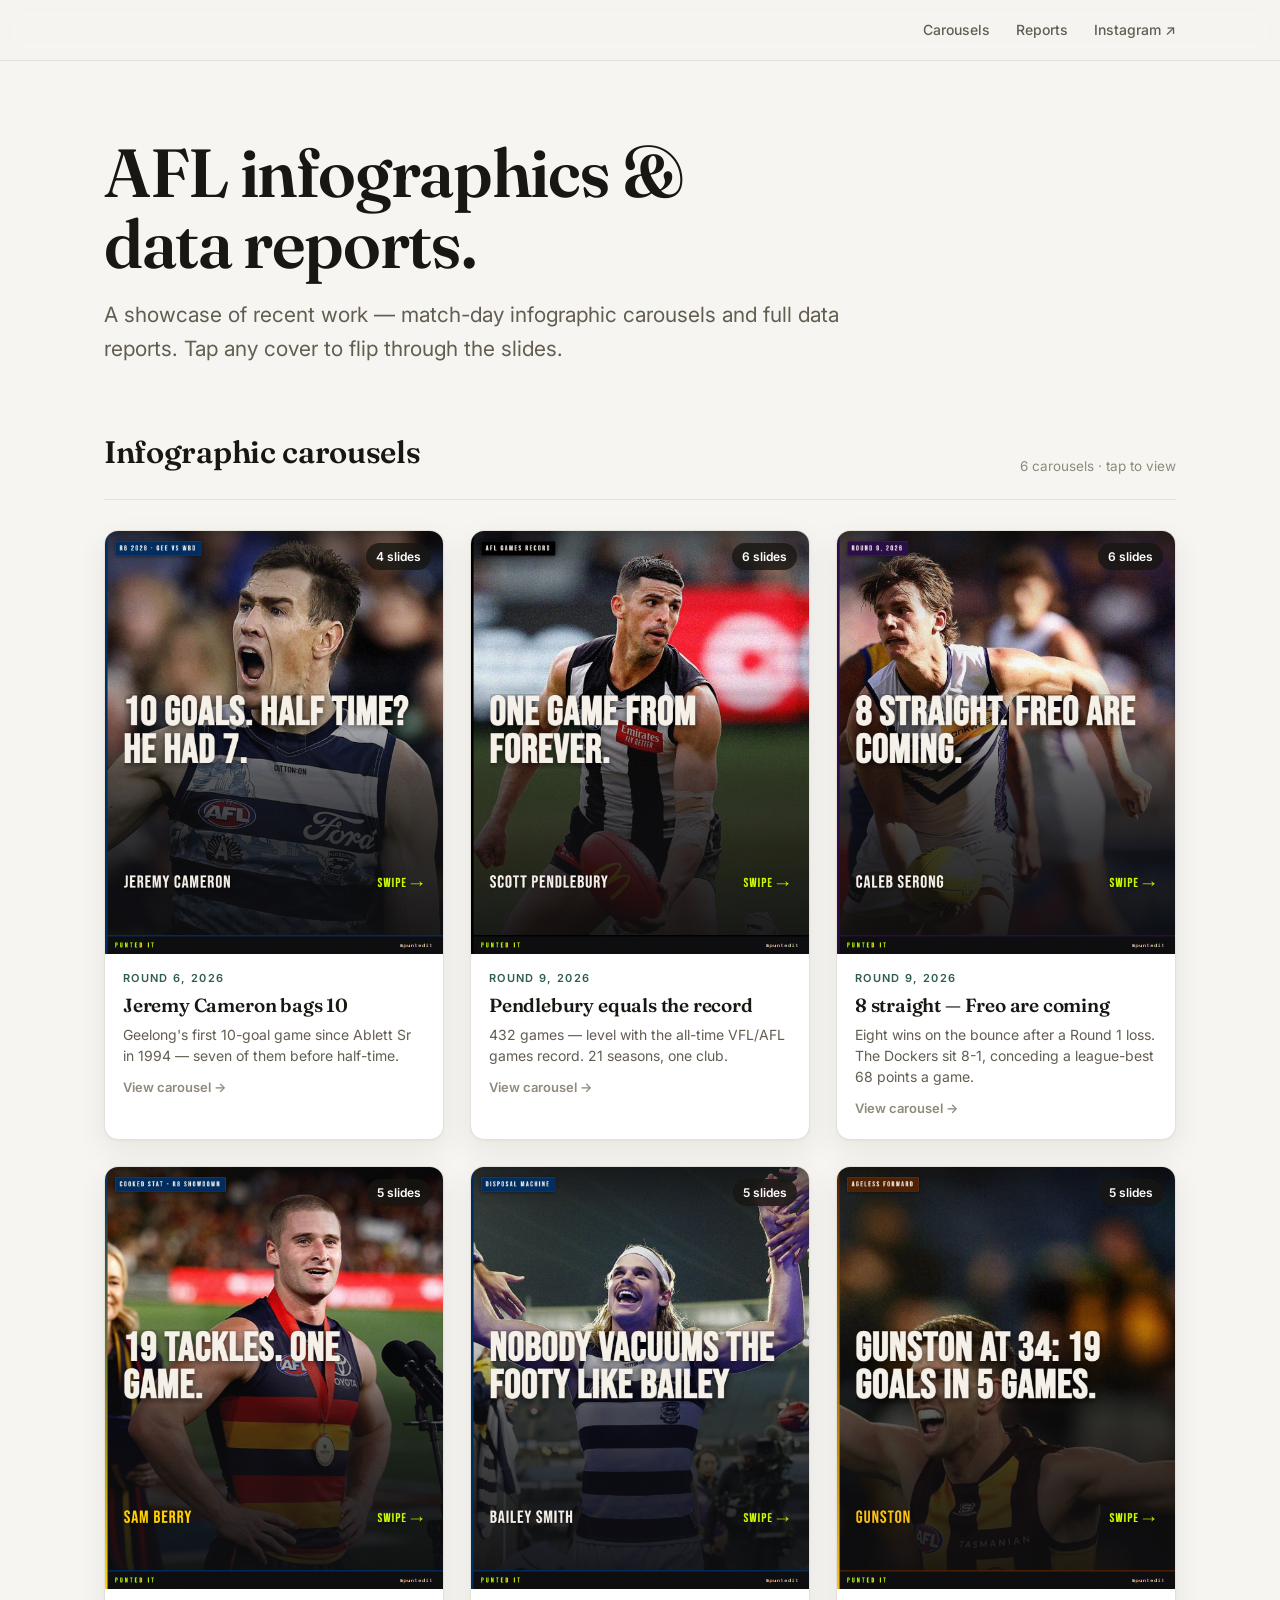
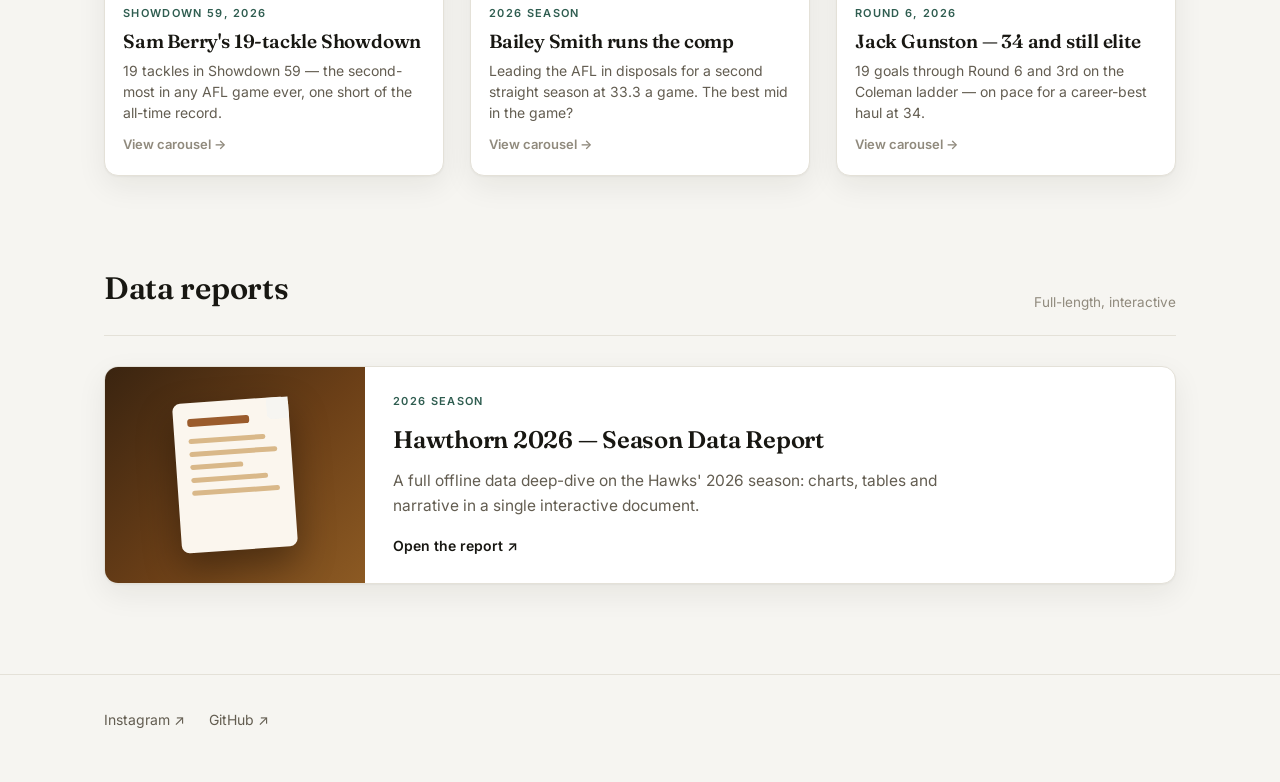
==== index.html @ fa4010ec "Simplify to an un-branded single-page showcase Drop the "Punted It" branding and the hub→gallery spl" ====
<!doctype html>
<html lang="en">
<head>
<meta charset="utf-8">
<meta name="viewport" content="width=device-width, initial-scale=1">
<title>AFL infographics &amp; data reports</title>
<meta name="description" content="A showcase of AFL infographic carousels and data reports.">
<link rel="preconnect" href="https://fonts.googleapis.com">
<link rel="preconnect" href="https://fonts.gstatic.com" crossorigin>
<link href="https://fonts.googleapis.com/css2?family=Fraunces:opsz,wght@9..144,500;9..144,600&family=Inter:wght@400;500;600&display=swap" rel="stylesheet">
<link rel="stylesheet" href="assets/css/site.css">
</head>
<body>

<header class="site-head">
  <div class="wrap">
    <nav class="nav-links">
      <a href="#carousels">Carousels</a>
      <a href="#reports">Reports</a>
      <a href="https://www.instagram.com/puntedit/" target="_blank" rel="noopener">Instagram ↗</a>
    </nav>
  </div>
</header>

<main>
  <section class="hero">
    <div class="wrap">
      <h1>AFL infographics &amp; data reports.</h1>
      <p class="lede">A showcase of recent work — match-day infographic carousels and full data reports. Tap any cover to flip through the slides.</p>
    </div>
  </section>

  <!-- Carousels -->
  <section class="block" id="carousels">
    <div class="wrap">
      <div class="section-head">
        <h2>Infographic carousels</h2>
        <span class="meta" id="count-head">Tap to view · arrow keys &amp; swipe</span>
      </div>
      <hr class="rule" style="margin-bottom:30px">
      <div class="card-grid" id="grid" aria-live="polite">
        <p id="loading" style="color:var(--ink-faint)">Loading…</p>
      </div>
    </div>
  </section>

  <!-- Reports -->
  <section class="block" id="reports">
    <div class="wrap">
      <div class="section-head">
        <h2>Data reports</h2>
        <span class="meta">Full-length, interactive</span>
      </div>
      <hr class="rule" style="margin-bottom:30px">
      <a class="report-card" href="Hawthorn_2026_Report.html" target="_blank" rel="noopener">
        <div class="report-visual"><div class="doc"><i class="t"></i><i class="s"></i><i></i><i class="s2"></i><i class="s"></i><i></i></div></div>
        <div class="report-body">
          <span class="tag">2026 season</span>
          <h3>Hawthorn 2026 — Season Data Report</h3>
          <p>A full offline data deep-dive on the Hawks' 2026 season: charts, tables and narrative in a single interactive document.</p>
          <span class="view">Open the report ↗</span>
        </div>
      </a>
    </div>
  </section>
</main>

<!-- Viewer overlay -->
<div class="viewer" id="viewer" role="dialog" aria-modal="true" aria-label="Carousel viewer">
  <div class="viewer-stage">
    <button class="v-close" id="vClose" aria-label="Close">✕</button>
    <button class="v-nav prev" id="vPrev" aria-label="Previous slide">‹</button>
    <img class="viewer-img" id="vImg" alt="">
    <button class="v-nav next" id="vNext" aria-label="Next slide">›</button>
    <div class="v-meta">
      <span class="v-title" id="vTitle"></span>
      <div class="v-dots" id="vDots"></div>
      <span class="v-counter" id="vCounter"></span>
    </div>
  </div>
</div>

<footer class="site-foot">
  <div class="wrap">
    <span class="foot-links">
      <a href="https://www.instagram.com/puntedit/" target="_blank" rel="noopener">Instagram ↗</a>
      <a href="https://github.com/dough1e/afl-data-report" target="_blank" rel="noopener">GitHub ↗</a>
    </span>
  </div>
</footer>

<script src="assets/js/viewer.js"></script>
</body>
</html>
---- assets/css/site.css ----
/* AFL infographics & data reports — clean, simple showcase. */

:root {
  --bg: #f6f5f1;
  --paper: #ffffff;
  --ink: #181712;
  --ink-soft: #635d51;
  --ink-faint: #908a7d;
  --line: #e4e1d8;
  --line-strong: #d3cfc3;
  --accent: #2f5d50;
  --shadow: 0 1px 2px rgba(24, 23, 18, .04), 0 10px 30px rgba(24, 23, 18, .07);
  --shadow-lift: 0 2px 6px rgba(24, 23, 18, .08), 0 22px 50px rgba(24, 23, 18, .14);
  --maxw: 1120px;
  --radius: 14px;
  --serif: 'Fraunces', Georgia, 'Times New Roman', serif;
  --sans: 'Inter', system-ui, -apple-system, 'Segoe UI', Roboto, sans-serif;
}

* { box-sizing: border-box; }
html { -webkit-text-size-adjust: 100%; scroll-behavior: smooth; }

body {
  margin: 0;
  background: var(--bg);
  color: var(--ink);
  font-family: var(--sans);
  font-size: 17px;
  line-height: 1.6;
  -webkit-font-smoothing: antialiased;
  text-rendering: optimizeLegibility;
}

a { color: inherit; text-decoration: none; }
.wrap { width: 100%; max-width: var(--maxw); margin: 0 auto; padding: 0 24px; }

/* ---------- Header (no branding — just links) ---------- */
.site-head {
  position: sticky; top: 0; z-index: 20;
  background: rgba(246, 245, 241, .82);
  backdrop-filter: saturate(140%) blur(10px);
  border-bottom: 1px solid var(--line);
}
.site-head .wrap { display: flex; align-items: center; justify-content: flex-end; height: 60px; }
.nav-links { display: flex; gap: 26px; font-size: 14px; font-weight: 500; color: var(--ink-soft); }
.nav-links a { position: relative; padding: 4px 0; transition: color .15s; }
.nav-links a:hover { color: var(--ink); }
.nav-links a::after {
  content: ""; position: absolute; left: 0; right: 0; bottom: -2px; height: 1.5px;
  background: var(--accent); transform: scaleX(0); transform-origin: left; transition: transform .2s ease;
}
.nav-links a:hover::after { transform: scaleX(1); }

/* ---------- Hero ---------- */
.hero { padding: 76px 0 18px; }
.hero h1 {
  font-family: var(--serif); font-weight: 600; letter-spacing: -.02em;
  font-size: clamp(38px, 6.4vw, 68px); line-height: 1.04; margin: 0 0 20px; max-width: 16ch;
}
.hero p.lede { font-size: clamp(17px, 2.2vw, 21px); color: var(--ink-soft); max-width: 58ch; margin: 0; }

/* ---------- Section ---------- */
.block { padding: 44px 0; }
.block:last-of-type { padding-bottom: 90px; }
.section-head { display: flex; align-items: end; justify-content: space-between; gap: 16px; margin: 0 0 22px; }
.section-head h2 { font-family: var(--serif); font-weight: 600; letter-spacing: -.01em; font-size: clamp(23px, 3.6vw, 31px); margin: 0; }
.section-head .meta { font-size: 13.5px; color: var(--ink-faint); white-space: nowrap; }
.rule { height: 1px; background: var(--line); border: 0; margin: 0; }

/* ---------- Carousel grid ---------- */
.card-grid { display: grid; gap: 26px; grid-template-columns: repeat(auto-fill, minmax(252px, 1fr)); }
.cc {
  display: flex; flex-direction: column; cursor: pointer; text-align: left;
  background: var(--paper); border: 1px solid var(--line); border-radius: var(--radius);
  overflow: hidden; box-shadow: var(--shadow); font: inherit; color: inherit; padding: 0;
  transition: transform .25s ease, box-shadow .25s ease, border-color .25s ease;
}
.cc:hover { transform: translateY(-5px); box-shadow: var(--shadow-lift); border-color: var(--line-strong); }
.cc:focus-visible { outline: 2.5px solid var(--accent); outline-offset: 3px; }
.cc .cover { position: relative; aspect-ratio: 4 / 5; overflow: hidden; background: #ece9e1; }
.cc .cover img { width: 100%; height: 100%; object-fit: cover; transition: transform .5s ease; }
.cc:hover .cover img { transform: scale(1.045); }
.cc .badge {
  position: absolute; top: 12px; right: 12px;
  background: rgba(24,23,18,.78); color: #fff; font-size: 12px; font-weight: 600;
  padding: 4px 10px; border-radius: 999px; backdrop-filter: blur(4px);
}
.cc .cc-body { padding: 16px 18px 20px; display: flex; flex-direction: column; gap: 7px; }
.tag { font-size: 11px; font-weight: 600; letter-spacing: .12em; text-transform: uppercase; color: var(--accent); }
.cc h3 { font-family: var(--serif); font-weight: 600; font-size: 19px; line-height: 1.2; letter-spacing: -.01em; margin: 0; }
.cc p { margin: 0; font-size: 14px; color: var(--ink-soft); line-height: 1.5; }
.cc .view { margin-top: 4px; font-size: 13px; font-weight: 600; color: var(--ink-faint); }

/* ---------- Report card (featured, wide) ---------- */
.report-card {
  display: grid; grid-template-columns: 260px 1fr; align-items: stretch;
  background: var(--paper); border: 1px solid var(--line); border-radius: var(--radius);
  overflow: hidden; box-shadow: var(--shadow);
  transition: transform .25s ease, box-shadow .25s ease, border-color .25s ease;
}
.report-card:hover { transform: translateY(-4px); box-shadow: var(--shadow-lift); border-color: var(--line-strong); }
.report-visual {
  display: flex; align-items: center; justify-content: center; min-height: 190px;
  background: linear-gradient(135deg, #3a2410, #6b3f17 55%, #8c5a23);
}
.report-visual .doc {
  width: 116px; height: 150px; border-radius: 8px; background: #fbf6ee;
  box-shadow: 0 16px 36px rgba(0,0,0,.35); position: relative; transform: rotate(-4deg); padding: 16px 14px;
}
.report-visual .doc::before {
  content: ""; position: absolute; top: 0; right: 0; border-width: 0 22px 22px 0;
  border-style: solid; border-color: #e7d9c4 #f6f5f1 #f6f5f1 #e7d9c4; border-radius: 0 0 0 6px;
}
.report-visual .doc i { display: block; height: 5px; border-radius: 3px; background: #d9b889; margin-bottom: 8px; }
.report-visual .doc i.t { width: 70%; background: #9a5b2c; height: 8px; margin-bottom: 12px; }
.report-visual .doc i.s { width: 88%; } .report-visual .doc i.s2 { width: 60%; }
.report-body { padding: 26px 28px; display: flex; flex-direction: column; gap: 8px; justify-content: center; }
.report-body h3 { font-family: var(--serif); font-weight: 600; font-size: 24px; letter-spacing: -.01em; margin: 2px 0 2px; }
.report-body p { margin: 0; color: var(--ink-soft); font-size: 15.5px; max-width: 56ch; }
.report-body .view { margin-top: 8px; font-size: 14px; font-weight: 600; color: var(--ink); }

/* ---------- Footer ---------- */
.site-foot { border-top: 1px solid var(--line); padding: 34px 0 50px; }
.foot-links { display: flex; gap: 24px; font-size: 14px; color: var(--ink-soft); }
.foot-links a { transition: color .15s; }
.foot-links a:hover { color: var(--accent); }

/* ---------- Viewer overlay ---------- */
.viewer {
  position: fixed; inset: 0; z-index: 100; display: none;
  background: rgba(20, 19, 15, .92); backdrop-filter: blur(6px);
  align-items: center; justify-content: center;
}
.viewer.open { display: flex; }
.viewer-stage { position: relative; width: 100%; height: 100%; display: flex; align-items: center; justify-content: center; padding: 24px; }
.viewer-img {
  max-height: 86vh; max-width: min(92vw, 520px); width: auto; height: auto;
  border-radius: 10px; box-shadow: 0 30px 80px rgba(0,0,0,.5); background: #000;
  user-select: none; -webkit-user-drag: none;
}
.v-close {
  position: absolute; top: 18px; right: 18px; z-index: 3;
  width: 44px; height: 44px; border-radius: 50%; border: 0; cursor: pointer;
  background: rgba(255,255,255,.12); color: #fff; font-size: 20px;
  display: flex; align-items: center; justify-content: center; transition: background .15s;
}
.v-close:hover { background: rgba(255,255,255,.24); }
.v-nav {
  position: absolute; top: 50%; transform: translateY(-50%); z-index: 3;
  width: 52px; height: 52px; border-radius: 50%; border: 0; cursor: pointer;
  background: rgba(255,255,255,.12); color: #fff; font-size: 22px;
  display: flex; align-items: center; justify-content: center; transition: background .15s, opacity .15s;
}
.v-nav:hover { background: rgba(255,255,255,.26); }
.v-nav.prev { left: max(18px, 4vw); } .v-nav.next { right: max(18px, 4vw); }
.v-nav[disabled] { opacity: .28; cursor: default; }
.v-meta {
  position: absolute; left: 0; right: 0; bottom: 22px; z-index: 3;
  display: flex; flex-direction: column; align-items: center; gap: 12px; color: #fff; pointer-events: none;
}
.v-title { font-family: var(--serif); font-size: 16px; font-weight: 600; opacity: .92; }
.v-dots { display: flex; gap: 8px; }
.v-dot { width: 8px; height: 8px; border-radius: 50%; background: rgba(255,255,255,.34); transition: background .15s, transform .15s; }
.v-dot.active { background: #fff; transform: scale(1.25); }
.v-counter { font-size: 13px; letter-spacing: .04em; color: rgba(255,255,255,.7); }

/* ---------- Responsive ---------- */
@media (max-width: 640px) {
  body { font-size: 16px; }
  .wrap { padding: 0 18px; }
  .hero { padding: 48px 0 14px; }
  .nav-links { gap: 18px; font-size: 13px; }
  .site-head .wrap { height: 56px; }
  .report-card { grid-template-columns: 1fr; }
  .report-visual { min-height: 150px; }
  .v-nav { width: 44px; height: 44px; font-size: 19px; }
  .v-nav.prev { left: 10px; } .v-nav.next { right: 10px; }
}

@media (prefers-reduced-motion: reduce) { html { scroll-behavior: auto; } * { transition: none !important; animation: none !important; } }
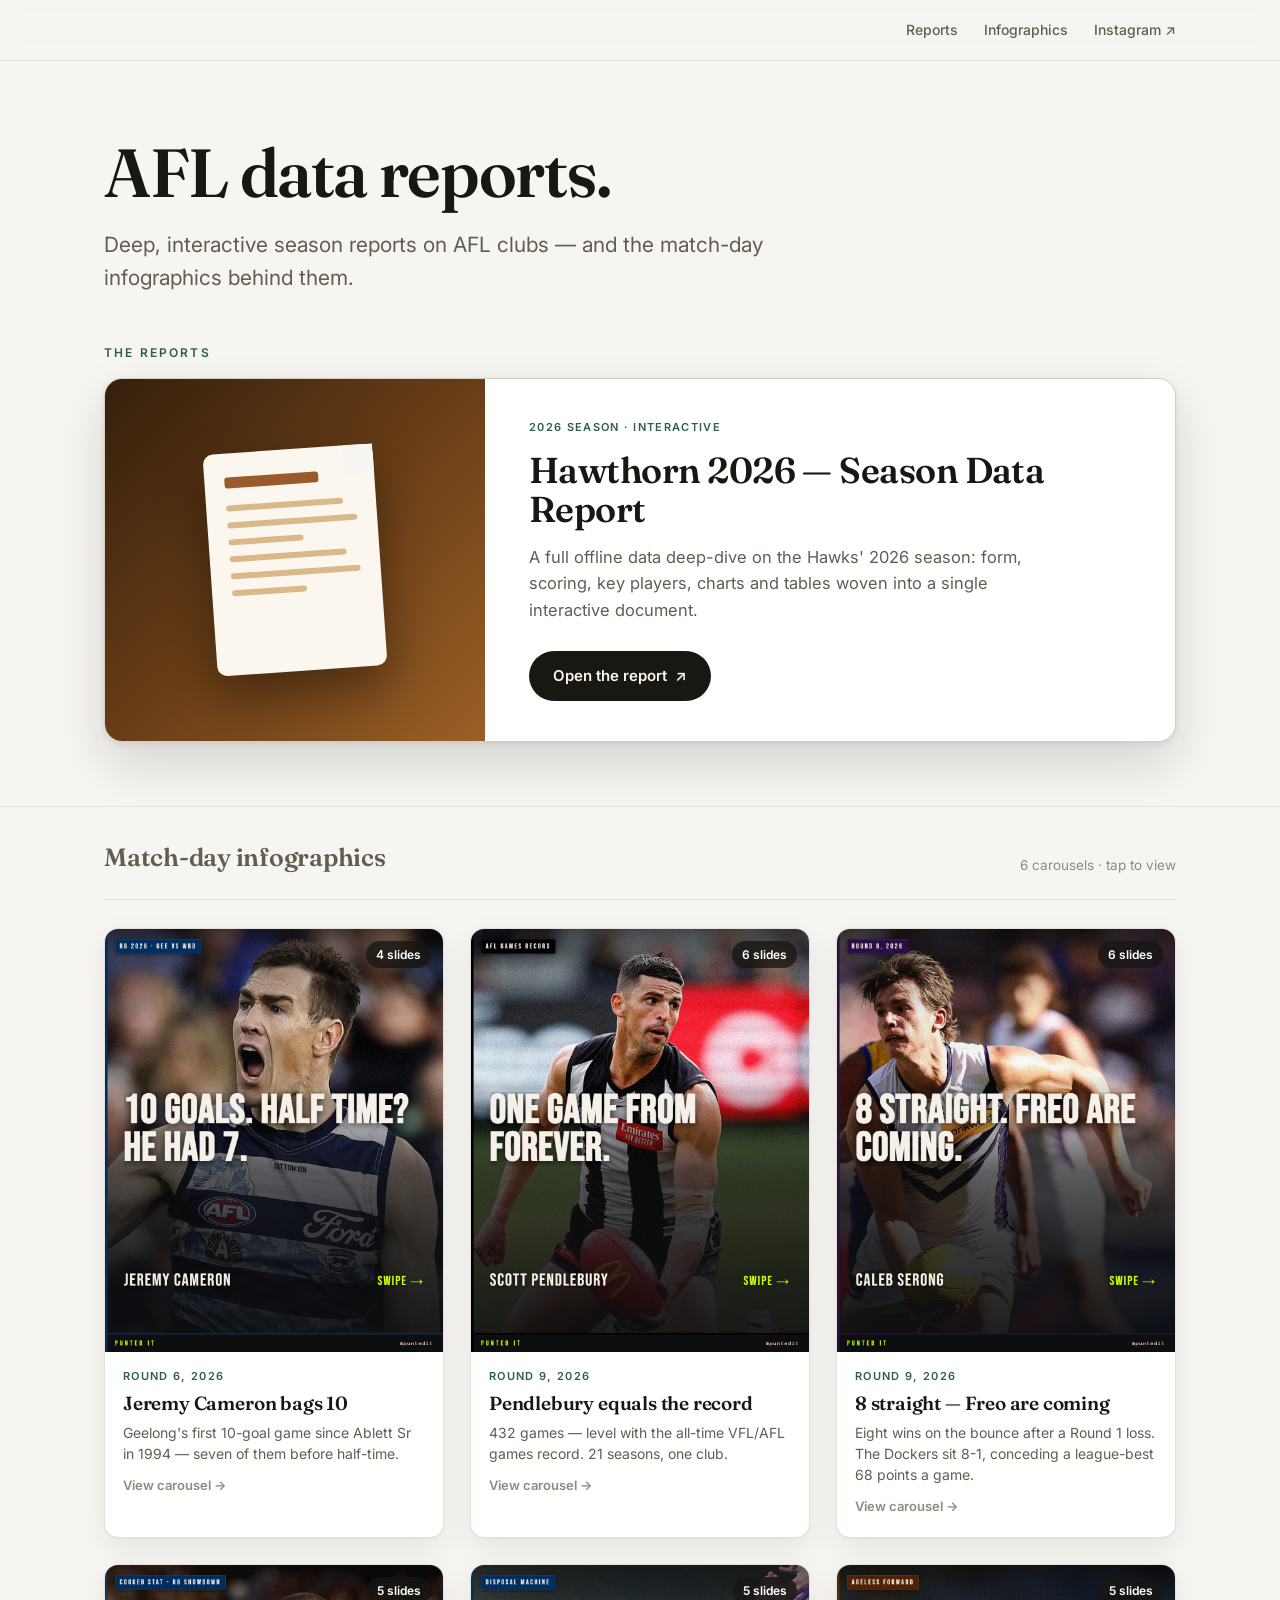
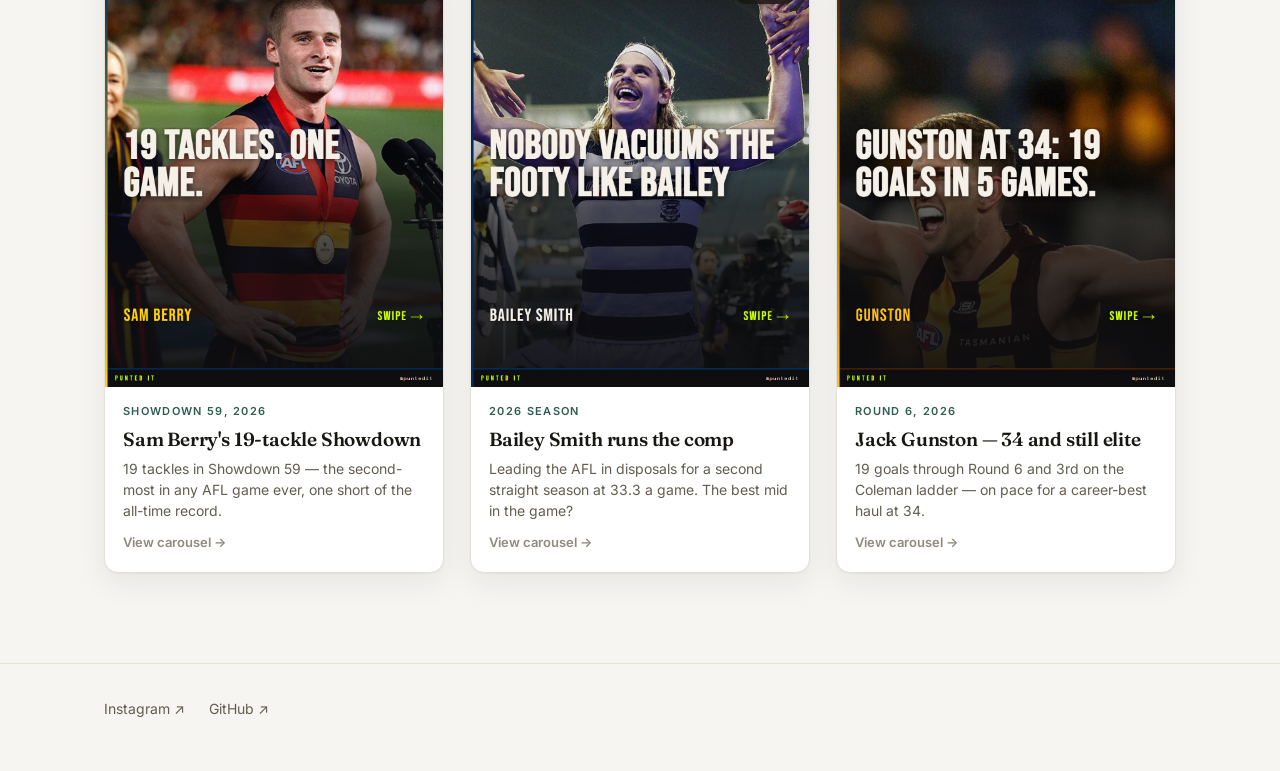
==== commit 199260e5: "Lead with the reports; make infographics secondary Push the data report to the top as the headline w" ====
--- a/index.html
+++ b/index.html
@@ -3,8 +3,8 @@
 <head>
 <meta charset="utf-8">
 <meta name="viewport" content="width=device-width, initial-scale=1">
-<title>AFL infographics &amp; data reports</title>
-<meta name="description" content="A showcase of AFL infographic carousels and data reports.">
+<title>AFL data reports &amp; infographics</title>
+<meta name="description" content="In-depth AFL club data reports, plus the match-day infographics behind them.">
 <link rel="preconnect" href="https://fonts.googleapis.com">
 <link rel="preconnect" href="https://fonts.gstatic.com" crossorigin>
 <link href="https://fonts.googleapis.com/css2?family=Fraunces:opsz,wght@9..144,500;9..144,600&family=Inter:wght@400;500;600&display=swap" rel="stylesheet">
@@ -15,8 +15,8 @@
 <header class="site-head">
   <div class="wrap">
     <nav class="nav-links">
-      <a href="#carousels">Carousels</a>
       <a href="#reports">Reports</a>
+      <a href="#infographics">Infographics</a>
       <a href="https://www.instagram.com/puntedit/" target="_blank" rel="noopener">Instagram ↗</a>
     </nav>
   </div>
@@ -25,42 +25,40 @@
 <main>
   <section class="hero">
     <div class="wrap">
-      <h1>AFL infographics &amp; data reports.</h1>
-      <p class="lede">A showcase of recent work — match-day infographic carousels and full data reports. Tap any cover to flip through the slides.</p>
+      <h1>AFL data reports.</h1>
+      <p class="lede">Deep, interactive season reports on AFL clubs — and the match-day infographics behind them.</p>
     </div>
   </section>
 
-  <!-- Carousels -->
-  <section class="block" id="carousels">
+  <!-- Reports — the headline work -->
+  <section class="block" id="reports">
+    <div class="wrap">
+      <p class="eyebrow">The reports</p>
+      <a class="report-feature" href="Hawthorn_2026_Report.html" target="_blank" rel="noopener">
+        <div class="report-feature-visual">
+          <div class="doc"><i class="t"></i><i class="s"></i><i></i><i class="s2"></i><i class="s"></i><i></i><i class="s2"></i></div>
+        </div>
+        <div class="report-feature-body">
+          <span class="tag">2026 season · interactive</span>
+          <h2>Hawthorn 2026 — Season Data Report</h2>
+          <p>A full offline data deep-dive on the Hawks' 2026 season: form, scoring, key players, charts and tables woven into a single interactive document.</p>
+          <span class="btn">Open the report&nbsp;&nbsp;↗</span>
+        </div>
+      </a>
+    </div>
+  </section>
+
+  <!-- Infographics — supporting work -->
+  <section class="block block-sub" id="infographics">
     <div class="wrap">
       <div class="section-head">
-        <h2>Infographic carousels</h2>
-        <span class="meta" id="count-head">Tap to view · arrow keys &amp; swipe</span>
+        <h2>Match-day infographics</h2>
+        <span class="meta" id="count-head">Instagram carousels · tap to view</span>
       </div>
-      <hr class="rule" style="margin-bottom:30px">
+      <hr class="rule" style="margin-bottom:28px">
       <div class="card-grid" id="grid" aria-live="polite">
         <p id="loading" style="color:var(--ink-faint)">Loading…</p>
       </div>
-    </div>
-  </section>
-
-  <!-- Reports -->
-  <section class="block" id="reports">
-    <div class="wrap">
-      <div class="section-head">
-        <h2>Data reports</h2>
-        <span class="meta">Full-length, interactive</span>
-      </div>
-      <hr class="rule" style="margin-bottom:30px">
-      <a class="report-card" href="Hawthorn_2026_Report.html" target="_blank" rel="noopener">
-        <div class="report-visual"><div class="doc"><i class="t"></i><i class="s"></i><i></i><i class="s2"></i><i class="s"></i><i></i></div></div>
-        <div class="report-body">
-          <span class="tag">2026 season</span>
-          <h3>Hawthorn 2026 — Season Data Report</h3>
-          <p>A full offline data deep-dive on the Hawks' 2026 season: charts, tables and narrative in a single interactive document.</p>
-          <span class="view">Open the report ↗</span>
-        </div>
-      </a>
     </div>
   </section>
 </main>
--- a/assets/css/site.css
+++ b/assets/css/site.css
@@ -60,12 +60,17 @@
 .hero p.lede { font-size: clamp(17px, 2.2vw, 21px); color: var(--ink-soft); max-width: 58ch; margin: 0; }
 
 /* ---------- Section ---------- */
-.block { padding: 44px 0; }
+.block { padding: 30px 0 44px; }
 .block:last-of-type { padding-bottom: 90px; }
+.eyebrow { font-size: 12px; font-weight: 600; letter-spacing: .18em; text-transform: uppercase; color: var(--accent); margin: 0 0 16px; }
 .section-head { display: flex; align-items: end; justify-content: space-between; gap: 16px; margin: 0 0 22px; }
 .section-head h2 { font-family: var(--serif); font-weight: 600; letter-spacing: -.01em; font-size: clamp(23px, 3.6vw, 31px); margin: 0; }
 .section-head .meta { font-size: 13.5px; color: var(--ink-faint); white-space: nowrap; }
 .rule { height: 1px; background: var(--line); border: 0; margin: 0; }
+
+/* Secondary section — visually quieter so reports lead */
+.block-sub { border-top: 1px solid var(--line); margin-top: 20px; }
+.block-sub .section-head h2 { font-size: clamp(20px, 3vw, 25px); color: var(--ink-soft); }
 
 /* ---------- Carousel grid ---------- */
 .card-grid { display: grid; gap: 26px; grid-template-columns: repeat(auto-fill, minmax(252px, 1fr)); }
@@ -91,33 +96,42 @@
 .cc p { margin: 0; font-size: 14px; color: var(--ink-soft); line-height: 1.5; }
 .cc .view { margin-top: 4px; font-size: 13px; font-weight: 600; color: var(--ink-faint); }
 
-/* ---------- Report card (featured, wide) ---------- */
-.report-card {
-  display: grid; grid-template-columns: 260px 1fr; align-items: stretch;
-  background: var(--paper); border: 1px solid var(--line); border-radius: var(--radius);
-  overflow: hidden; box-shadow: var(--shadow);
+/* ---------- Report feature (the headline block) ---------- */
+.report-feature {
+  display: grid; grid-template-columns: 380px 1fr; align-items: stretch;
+  background: var(--paper); border: 1px solid var(--line-strong); border-radius: 18px;
+  overflow: hidden; box-shadow: var(--shadow-lift);
   transition: transform .25s ease, box-shadow .25s ease, border-color .25s ease;
 }
-.report-card:hover { transform: translateY(-4px); box-shadow: var(--shadow-lift); border-color: var(--line-strong); }
-.report-visual {
-  display: flex; align-items: center; justify-content: center; min-height: 190px;
-  background: linear-gradient(135deg, #3a2410, #6b3f17 55%, #8c5a23);
+.report-feature:hover { transform: translateY(-5px); box-shadow: 0 4px 10px rgba(24,23,18,.1), 0 30px 70px rgba(24,23,18,.18); border-color: #c2bcab; }
+.report-feature-visual {
+  display: flex; align-items: center; justify-content: center; min-height: 300px;
+  background: linear-gradient(135deg, #341f0c, #6b3f17 52%, #9a5f26);
 }
-.report-visual .doc {
-  width: 116px; height: 150px; border-radius: 8px; background: #fbf6ee;
-  box-shadow: 0 16px 36px rgba(0,0,0,.35); position: relative; transform: rotate(-4deg); padding: 16px 14px;
+.report-feature-visual .doc {
+  width: 170px; height: 222px; border-radius: 10px; background: #fbf6ee;
+  box-shadow: 0 22px 50px rgba(0,0,0,.4); position: relative; transform: rotate(-4deg); padding: 24px 20px;
 }
-.report-visual .doc::before {
-  content: ""; position: absolute; top: 0; right: 0; border-width: 0 22px 22px 0;
-  border-style: solid; border-color: #e7d9c4 #f6f5f1 #f6f5f1 #e7d9c4; border-radius: 0 0 0 6px;
+.report-feature-visual .doc::before {
+  content: ""; position: absolute; top: 0; right: 0; border-width: 0 30px 30px 0;
+  border-style: solid; border-color: #e7d9c4 #f6f5f1 #f6f5f1 #e7d9c4; border-radius: 0 0 0 8px;
 }
-.report-visual .doc i { display: block; height: 5px; border-radius: 3px; background: #d9b889; margin-bottom: 8px; }
-.report-visual .doc i.t { width: 70%; background: #9a5b2c; height: 8px; margin-bottom: 12px; }
-.report-visual .doc i.s { width: 88%; } .report-visual .doc i.s2 { width: 60%; }
-.report-body { padding: 26px 28px; display: flex; flex-direction: column; gap: 8px; justify-content: center; }
-.report-body h3 { font-family: var(--serif); font-weight: 600; font-size: 24px; letter-spacing: -.01em; margin: 2px 0 2px; }
-.report-body p { margin: 0; color: var(--ink-soft); font-size: 15.5px; max-width: 56ch; }
-.report-body .view { margin-top: 8px; font-size: 14px; font-weight: 600; color: var(--ink); }
+.report-feature-visual .doc i { display: block; height: 6px; border-radius: 3px; background: #d9b889; margin-bottom: 11px; }
+.report-feature-visual .doc i.t { width: 72%; background: #9a5b2c; height: 11px; margin-bottom: 17px; }
+.report-feature-visual .doc i.s { width: 90%; } .report-feature-visual .doc i.s2 { width: 58%; }
+.report-feature-body { padding: 40px 44px; display: flex; flex-direction: column; gap: 10px; justify-content: center; }
+.report-feature-body h2 {
+  font-family: var(--serif); font-weight: 600; font-size: clamp(26px, 3.4vw, 36px);
+  line-height: 1.1; letter-spacing: -.015em; margin: 4px 0 4px;
+}
+.report-feature-body p { margin: 0; color: var(--ink-soft); font-size: 16.5px; max-width: 54ch; }
+.btn {
+  margin-top: 18px; align-self: flex-start;
+  background: var(--ink); color: #fbf6ee; font-size: 15px; font-weight: 600;
+  padding: 13px 24px; border-radius: 999px; transition: background .18s, transform .18s;
+}
+.report-feature:hover .btn { background: var(--accent); }
+.btn:hover { transform: translateY(-1px); }
 
 /* ---------- Footer ---------- */
 .site-foot { border-top: 1px solid var(--line); padding: 34px 0 50px; }
@@ -171,8 +185,10 @@
   .hero { padding: 48px 0 14px; }
   .nav-links { gap: 18px; font-size: 13px; }
   .site-head .wrap { height: 56px; }
-  .report-card { grid-template-columns: 1fr; }
-  .report-visual { min-height: 150px; }
+  .report-feature { grid-template-columns: 1fr; }
+  .report-feature-visual { min-height: 200px; }
+  .report-feature-visual .doc { width: 130px; height: 168px; }
+  .report-feature-body { padding: 28px 24px; }
   .v-nav { width: 44px; height: 44px; font-size: 19px; }
   .v-nav.prev { left: 10px; } .v-nav.next { right: 10px; }
 }
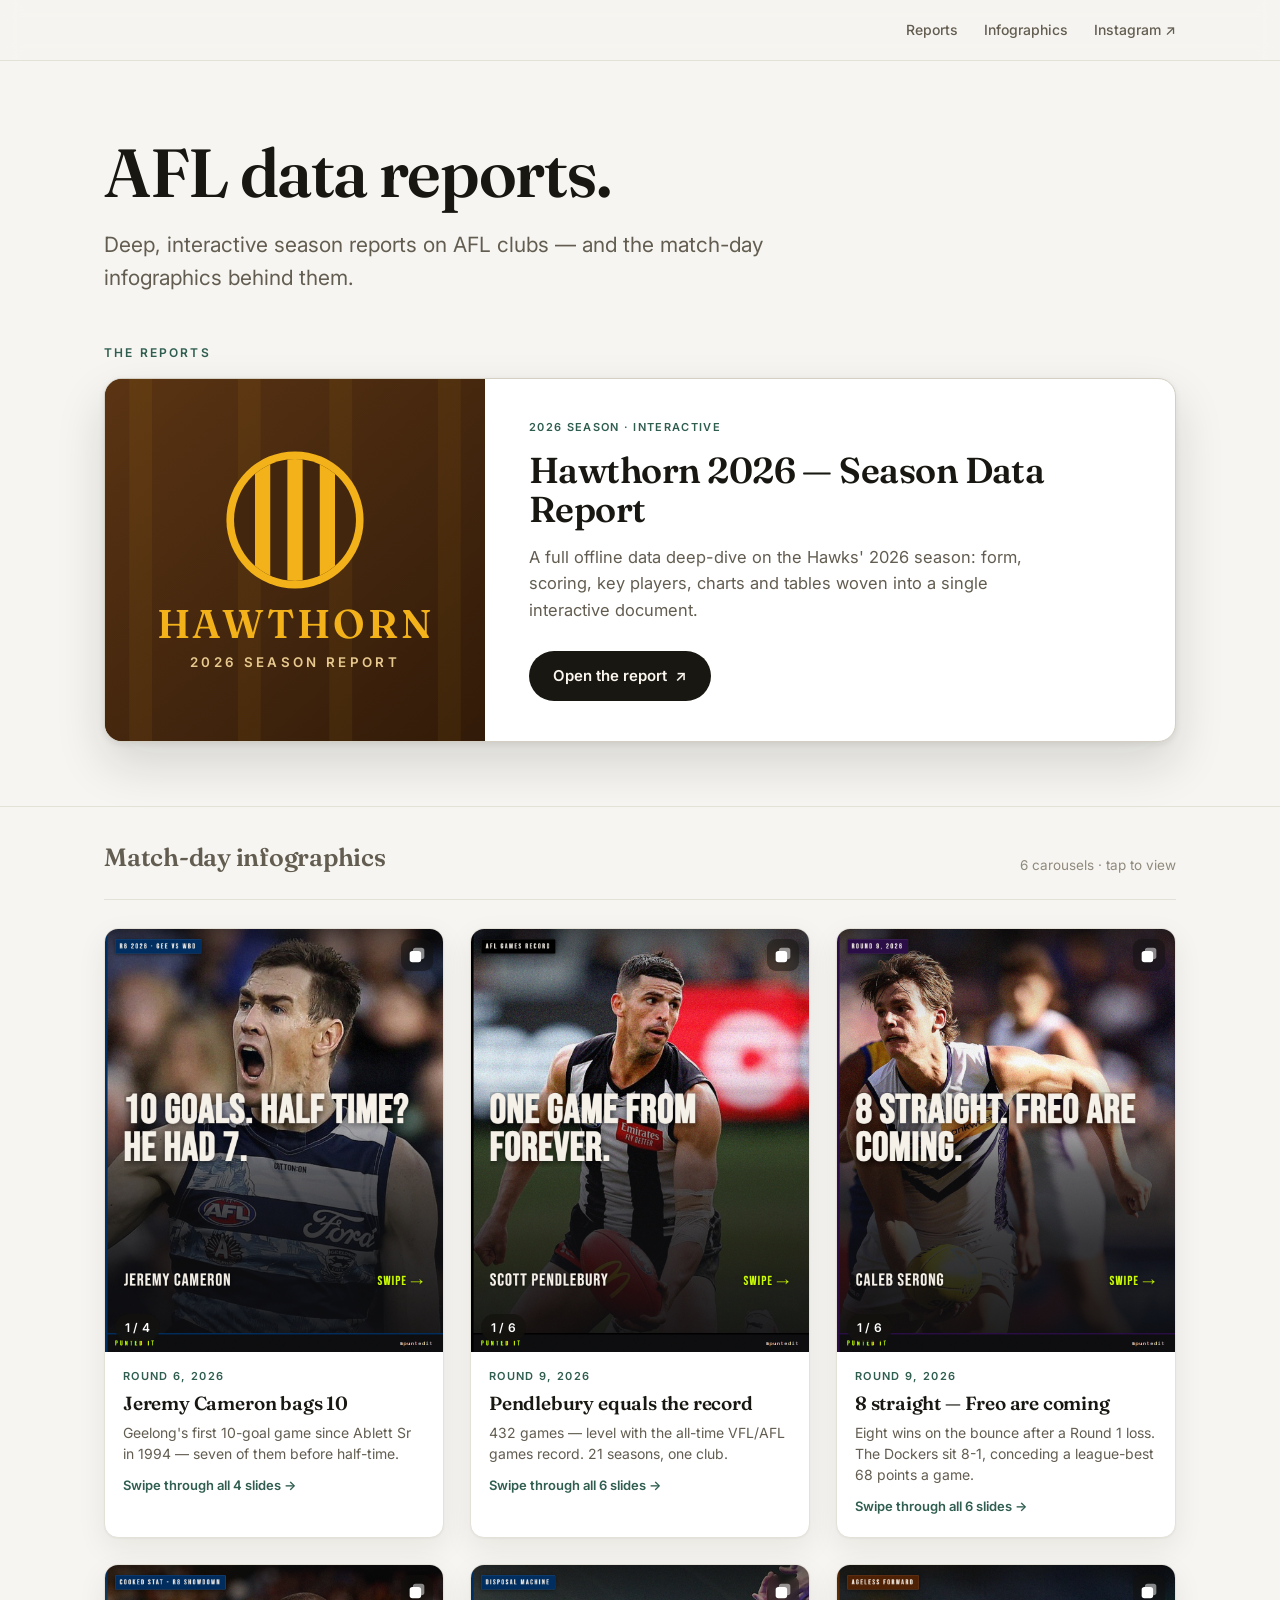
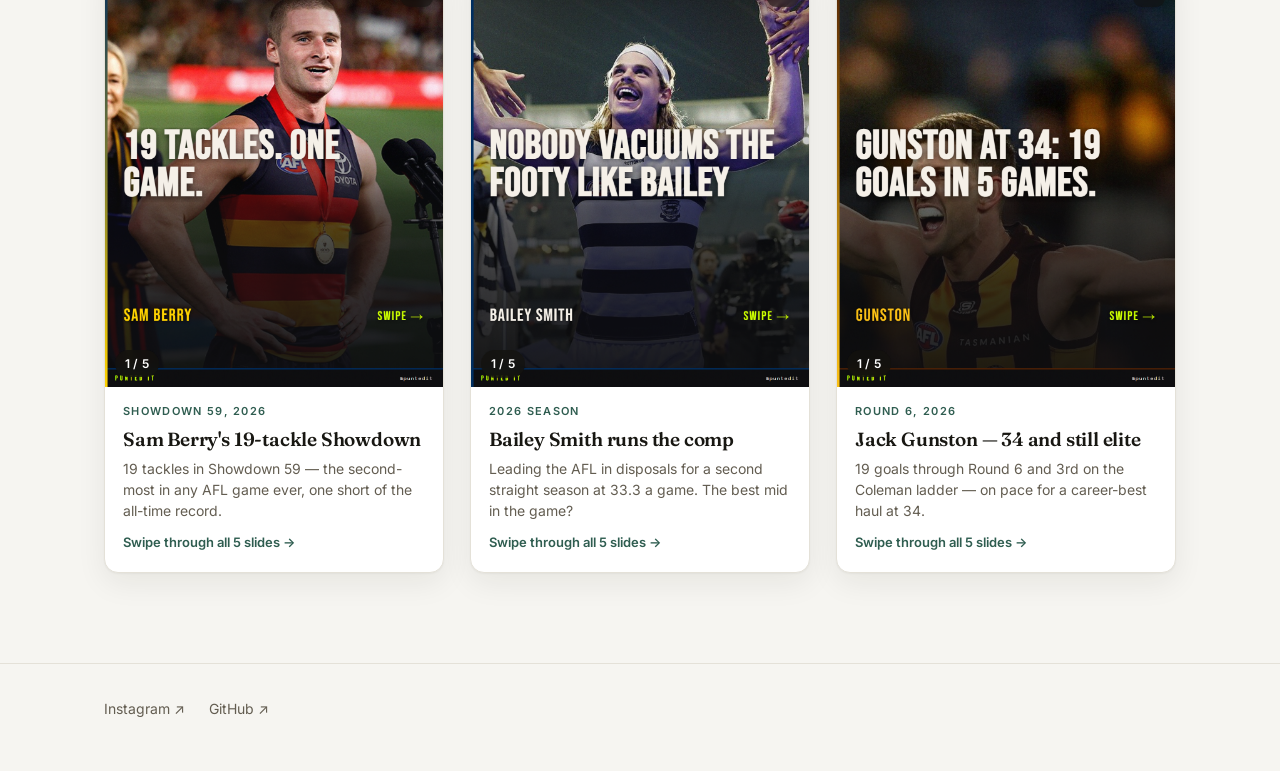
==== commit 87f656c6: "Add Hawthorn crest to report card; make carousels clearly multi-image Report feature now shows a Haw" ====
--- a/index.html
+++ b/index.html
@@ -36,7 +36,30 @@
       <p class="eyebrow">The reports</p>
       <a class="report-feature" href="Hawthorn_2026_Report.html" target="_blank" rel="noopener">
         <div class="report-feature-visual">
-          <div class="doc"><i class="t"></i><i class="s"></i><i></i><i class="s2"></i><i class="s"></i><i></i><i class="s2"></i></div>
+          <svg class="haw-crest" viewBox="0 0 420 380" preserveAspectRatio="xMidYMid slice" xmlns="http://www.w3.org/2000/svg" role="img" aria-label="Hawthorn Football Club">
+            <defs>
+              <linearGradient id="hawbg" x1="0" y1="0" x2="1" y2="1">
+                <stop offset="0" stop-color="#5b3413"/>
+                <stop offset="0.55" stop-color="#43260e"/>
+                <stop offset="1" stop-color="#311a08"/>
+              </linearGradient>
+              <clipPath id="hawround"><circle cx="210" cy="148" r="64"/></clipPath>
+            </defs>
+            <rect width="420" height="380" fill="url(#hawbg)"/>
+            <g fill="#f3b21a" opacity="0.06">
+              <rect x="36" width="24" height="380"/><rect x="150" width="24" height="380"/>
+              <rect x="246" width="24" height="380"/><rect x="360" width="24" height="380"/>
+            </g>
+            <circle cx="210" cy="148" r="72" fill="#f3b21a"/>
+            <circle cx="210" cy="148" r="64" fill="#43260e"/>
+            <g clip-path="url(#hawround)">
+              <rect x="168" y="84" width="16" height="128" fill="#f3b21a"/>
+              <rect x="202" y="84" width="16" height="128" fill="#f3b21a"/>
+              <rect x="236" y="84" width="16" height="128" fill="#f3b21a"/>
+            </g>
+            <text x="210" y="272" text-anchor="middle" font-family="Fraunces, Georgia, serif" font-weight="600" font-size="42" letter-spacing="3" fill="#f3b21a">HAWTHORN</text>
+            <text x="210" y="302" text-anchor="middle" font-family="Inter, system-ui, sans-serif" font-weight="600" font-size="14" letter-spacing="3.5" fill="#e7c98f">2026 SEASON REPORT</text>
+          </svg>
         </div>
         <div class="report-feature-body">
           <span class="tag">2026 season · interactive</span>
--- a/assets/css/site.css
+++ b/assets/css/site.css
@@ -85,16 +85,33 @@
 .cc .cover { position: relative; aspect-ratio: 4 / 5; overflow: hidden; background: #ece9e1; }
 .cc .cover img { width: 100%; height: 100%; object-fit: cover; transition: transform .5s ease; }
 .cc:hover .cover img { transform: scale(1.045); }
-.cc .badge {
-  position: absolute; top: 12px; right: 12px;
-  background: rgba(24,23,18,.78); color: #fff; font-size: 12px; font-weight: 600;
-  padding: 4px 10px; border-radius: 999px; backdrop-filter: blur(4px);
-}
+/* multi-image signals */
+.cc .ig-ic {
+  position: absolute; top: 10px; right: 10px; z-index: 2; display: flex;
+  padding: 5px; border-radius: 9px; background: rgba(20,19,15,.42); backdrop-filter: blur(3px);
+  filter: drop-shadow(0 1px 2px rgba(0,0,0,.3));
+}
+.cc .count-pill {
+  position: absolute; left: 10px; bottom: 10px; z-index: 2;
+  background: rgba(20,19,15,.72); color: #fff; font-size: 12px; font-weight: 600;
+  padding: 4px 10px; border-radius: 999px; backdrop-filter: blur(4px); letter-spacing: .02em;
+}
+.cc .cover-hint {
+  position: absolute; inset: 0; z-index: 2; display: flex; align-items: center; justify-content: center;
+  background: rgba(20,19,15,0); opacity: 0; transition: opacity .2s ease, background .2s ease;
+}
+.cc:hover .cover-hint, .cc:focus-visible .cover-hint { opacity: 1; background: rgba(20,19,15,.28); }
+.cc .cover-hint .hint-pill {
+  background: #fff; color: var(--ink); font-size: 13.5px; font-weight: 600;
+  padding: 9px 17px; border-radius: 999px; transform: translateY(5px); transition: transform .2s ease;
+  box-shadow: 0 6px 18px rgba(0,0,0,.25);
+}
+.cc:hover .cover-hint .hint-pill, .cc:focus-visible .cover-hint .hint-pill { transform: none; }
 .cc .cc-body { padding: 16px 18px 20px; display: flex; flex-direction: column; gap: 7px; }
 .tag { font-size: 11px; font-weight: 600; letter-spacing: .12em; text-transform: uppercase; color: var(--accent); }
 .cc h3 { font-family: var(--serif); font-weight: 600; font-size: 19px; line-height: 1.2; letter-spacing: -.01em; margin: 0; }
 .cc p { margin: 0; font-size: 14px; color: var(--ink-soft); line-height: 1.5; }
-.cc .view { margin-top: 4px; font-size: 13px; font-weight: 600; color: var(--ink-faint); }
+.cc .view { margin-top: 4px; font-size: 13px; font-weight: 600; color: var(--accent); }
 
 /* ---------- Report feature (the headline block) ---------- */
 .report-feature {
@@ -104,21 +121,8 @@
   transition: transform .25s ease, box-shadow .25s ease, border-color .25s ease;
 }
 .report-feature:hover { transform: translateY(-5px); box-shadow: 0 4px 10px rgba(24,23,18,.1), 0 30px 70px rgba(24,23,18,.18); border-color: #c2bcab; }
-.report-feature-visual {
-  display: flex; align-items: center; justify-content: center; min-height: 300px;
-  background: linear-gradient(135deg, #341f0c, #6b3f17 52%, #9a5f26);
-}
-.report-feature-visual .doc {
-  width: 170px; height: 222px; border-radius: 10px; background: #fbf6ee;
-  box-shadow: 0 22px 50px rgba(0,0,0,.4); position: relative; transform: rotate(-4deg); padding: 24px 20px;
-}
-.report-feature-visual .doc::before {
-  content: ""; position: absolute; top: 0; right: 0; border-width: 0 30px 30px 0;
-  border-style: solid; border-color: #e7d9c4 #f6f5f1 #f6f5f1 #e7d9c4; border-radius: 0 0 0 8px;
-}
-.report-feature-visual .doc i { display: block; height: 6px; border-radius: 3px; background: #d9b889; margin-bottom: 11px; }
-.report-feature-visual .doc i.t { width: 72%; background: #9a5b2c; height: 11px; margin-bottom: 17px; }
-.report-feature-visual .doc i.s { width: 90%; } .report-feature-visual .doc i.s2 { width: 58%; }
+.report-feature-visual { min-height: 300px; background: #43260e; overflow: hidden; }
+.haw-crest { display: block; width: 100%; height: 100%; min-height: 300px; object-fit: cover; }
 .report-feature-body { padding: 40px 44px; display: flex; flex-direction: column; gap: 10px; justify-content: center; }
 .report-feature-body h2 {
   font-family: var(--serif); font-weight: 600; font-size: clamp(26px, 3.4vw, 36px);
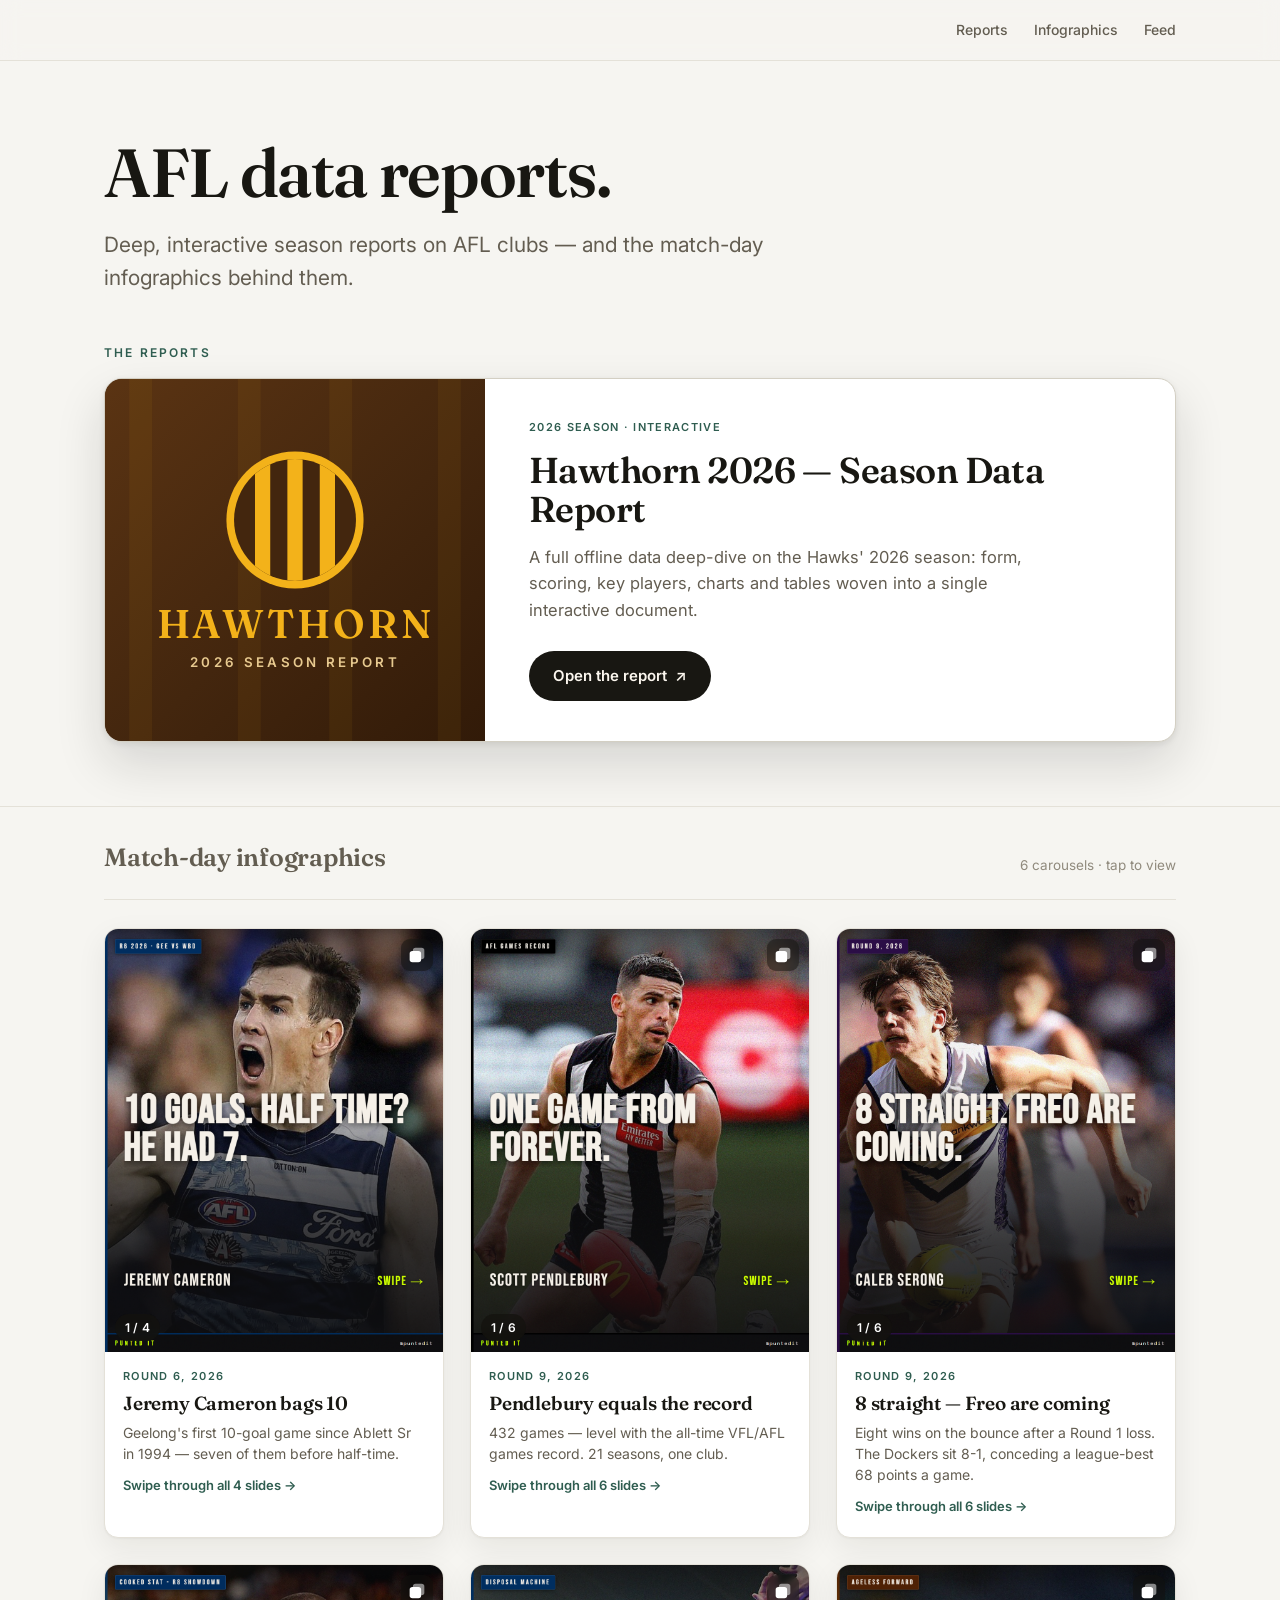
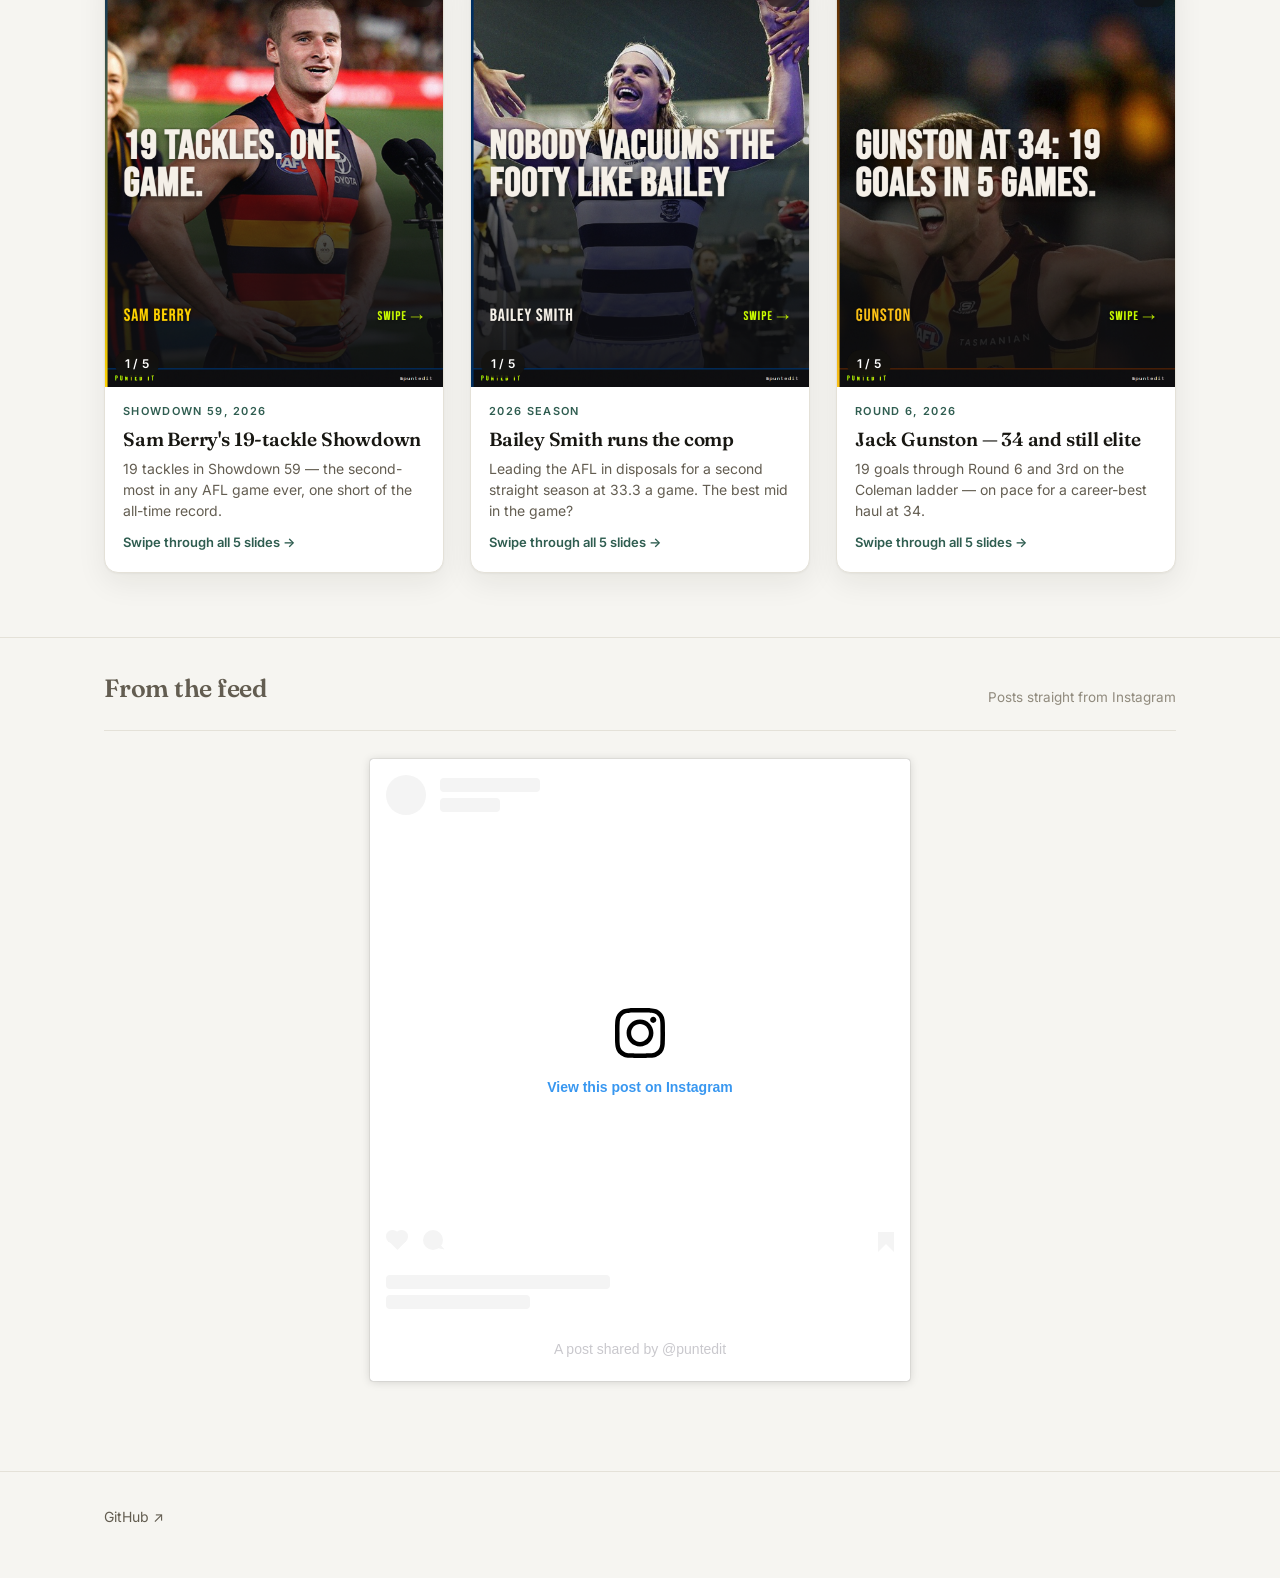
==== commit acfd9052: "Remove Instagram profile links; embed the @puntedit feed - Drop the Instagram profile links from the" ====
--- a/index.html
+++ b/index.html
@@ -17,7 +17,7 @@
     <nav class="nav-links">
       <a href="#reports">Reports</a>
       <a href="#infographics">Infographics</a>
-      <a href="https://www.instagram.com/puntedit/" target="_blank" rel="noopener">Instagram ↗</a>
+      <a href="#feed">Feed</a>
     </nav>
   </div>
 </header>
@@ -84,6 +84,20 @@
       </div>
     </div>
   </section>
+
+  <!-- From the feed — posts embedded straight from Instagram -->
+  <section class="block block-sub" id="feed">
+    <div class="wrap">
+      <div class="section-head">
+        <h2>From the feed</h2>
+        <span class="meta">Posts straight from Instagram</span>
+      </div>
+      <hr class="rule" style="margin-bottom:28px">
+      <div class="ig-embed-wrap">
+        <blockquote class="instagram-media" data-instgrm-captioned data-instgrm-permalink="https://www.instagram.com/p/DYLkbwMHTYq/?utm_source=ig_embed&amp;utm_campaign=loading" data-instgrm-version="14" style=" background:#FFF; border:0; border-radius:3px; box-shadow:0 0 1px 0 rgba(0,0,0,0.5),0 1px 10px 0 rgba(0,0,0,0.15); margin: 1px; max-width:540px; min-width:326px; padding:0; width:99.375%; width:-webkit-calc(100% - 2px); width:calc(100% - 2px);"><div style="padding:16px;"> <a href="https://www.instagram.com/p/DYLkbwMHTYq/?utm_source=ig_embed&amp;utm_campaign=loading" style=" background:#FFFFFF; line-height:0; padding:0 0; text-align:center; text-decoration:none; width:100%;" target="_blank"> <div style=" display: flex; flex-direction: row; align-items: center;"> <div style="background-color: #F4F4F4; border-radius: 50%; flex-grow: 0; height: 40px; margin-right: 14px; width: 40px;"></div> <div style="display: flex; flex-direction: column; flex-grow: 1; justify-content: center;"> <div style=" background-color: #F4F4F4; border-radius: 4px; flex-grow: 0; height: 14px; margin-bottom: 6px; width: 100px;"></div> <div style=" background-color: #F4F4F4; border-radius: 4px; flex-grow: 0; height: 14px; width: 60px;"></div></div></div><div style="padding: 19% 0;"></div> <div style="display:block; height:50px; margin:0 auto 12px; width:50px;"><svg width="50px" height="50px" viewBox="0 0 60 60" version="1.1" xmlns="https://www.w3.org/2000/svg" xmlns:xlink="https://www.w3.org/1999/xlink"><g stroke="none" stroke-width="1" fill="none" fill-rule="evenodd"><g transform="translate(-511.000000, -20.000000)" fill="#000000"><g><path d="M556.869,30.41 C554.814,30.41 553.148,32.076 553.148,34.131 C553.148,36.186 554.814,37.852 556.869,37.852 C558.924,37.852 560.59,36.186 560.59,34.131 C560.59,32.076 558.924,30.41 556.869,30.41 M541,60.657 C535.114,60.657 530.342,55.887 530.342,50 C530.342,44.114 535.114,39.342 541,39.342 C546.887,39.342 551.658,44.114 551.658,50 C551.658,55.887 546.887,60.657 541,60.657 M541,33.886 C532.1,33.886 524.886,41.1 524.886,50 C524.886,58.899 532.1,66.113 541,66.113 C549.9,66.113 557.115,58.899 557.115,50 C557.115,41.1 549.9,33.886 541,33.886 M565.378,62.101 C565.244,65.022 564.756,66.606 564.346,67.663 C563.803,69.06 563.154,70.057 562.106,71.106 C561.058,72.155 560.06,72.803 558.662,73.347 C557.607,73.757 556.021,74.244 553.102,74.378 C549.944,74.521 548.997,74.552 541,74.552 C533.003,74.552 532.056,74.521 528.898,74.378 C525.979,74.244 524.393,73.757 523.338,73.347 C521.94,72.803 520.942,72.155 519.894,71.106 C518.846,70.057 518.197,69.06 517.654,67.663 C517.244,66.606 516.755,65.022 516.623,62.101 C516.479,58.943 516.448,57.996 516.448,50 C516.448,42.003 516.479,41.056 516.623,37.899 C516.755,34.978 517.244,33.391 517.654,32.338 C518.197,30.938 518.846,29.942 519.894,28.894 C520.942,27.846 521.94,27.196 523.338,26.654 C524.393,26.244 525.979,25.756 528.898,25.623 C532.057,25.479 533.004,25.448 541,25.448 C548.997,25.448 549.943,25.479 553.102,25.623 C556.021,25.756 557.607,26.244 558.662,26.654 C560.06,27.196 561.058,27.846 562.106,28.894 C563.154,29.942 563.803,30.938 564.346,32.338 C564.756,33.391 565.244,34.978 565.378,37.899 C565.522,41.056 565.552,42.003 565.552,50 C565.552,57.996 565.522,58.943 565.378,62.101 M570.82,37.631 C570.674,34.438 570.167,32.258 569.425,30.349 C568.659,28.377 567.633,26.702 565.965,25.035 C564.297,23.368 562.623,22.342 560.652,21.575 C558.743,20.834 556.562,20.326 553.369,20.18 C550.169,20.033 549.148,20 541,20 C532.853,20 531.831,20.033 528.631,20.18 C525.438,20.326 523.257,20.834 521.349,21.575 C519.376,22.342 517.703,23.368 516.035,25.035 C514.368,26.702 513.342,28.377 512.574,30.349 C511.834,32.258 511.326,34.438 511.181,37.631 C511.035,40.831 511,41.851 511,50 C511,58.147 511.035,59.17 511.181,62.369 C511.326,65.562 511.834,67.743 512.574,69.651 C513.342,71.625 514.368,73.296 516.035,74.965 C517.703,76.634 519.376,77.658 521.349,78.425 C523.257,79.167 525.438,79.673 528.631,79.82 C531.831,79.965 532.853,80.001 541,80.001 C549.148,80.001 550.169,79.965 553.369,79.82 C556.562,79.673 558.743,79.167 560.652,78.425 C562.623,77.658 564.297,76.634 565.965,74.965 C567.633,73.296 568.659,71.625 569.425,69.651 C570.167,67.743 570.674,65.562 570.82,62.369 C570.966,59.17 571,58.147 571,50 C571,41.851 570.966,40.831 570.82,37.631"></path></g></g></g></svg></div><div style="padding-top: 8px;"> <div style=" color:#3897f0; font-family:Arial,sans-serif; font-size:14px; font-style:normal; font-weight:550; line-height:18px;">View this post on Instagram</div></div><div style="padding: 12.5% 0;"></div> <div style="display: flex; flex-direction: row; margin-bottom: 14px; align-items: center;"><div> <div style="background-color: #F4F4F4; border-radius: 50%; height: 12.5px; width: 12.5px; transform: translateX(0px) translateY(7px);"></div> <div style="background-color: #F4F4F4; height: 12.5px; transform: rotate(-45deg) translateX(3px) translateY(1px); width: 12.5px; flex-grow: 0; margin-right: 14px; margin-left: 2px;"></div> <div style="background-color: #F4F4F4; border-radius: 50%; height: 12.5px; width: 12.5px; transform: translateX(9px) translateY(-18px);"></div></div><div style="margin-left: 8px;"> <div style=" background-color: #F4F4F4; border-radius: 50%; flex-grow: 0; height: 20px; width: 20px;"></div> <div style=" width: 0; height: 0; border-top: 2px solid transparent; border-left: 6px solid #f4f4f4; border-bottom: 2px solid transparent; transform: translateX(16px) translateY(-4px) rotate(30deg)"></div></div><div style="margin-left: auto;"> <div style=" width: 0px; border-top: 8px solid #F4F4F4; border-right: 8px solid transparent; transform: translateY(16px);"></div> <div style=" background-color: #F4F4F4; flex-grow: 0; height: 12px; width: 16px; transform: translateY(-4px);"></div> <div style=" width: 0; height: 0; border-top: 8px solid #F4F4F4; border-left: 8px solid transparent; transform: translateY(-4px) translateX(8px);"></div></div></div> <div style="display: flex; flex-direction: column; flex-grow: 1; justify-content: center; margin-bottom: 24px;"> <div style=" background-color: #F4F4F4; border-radius: 4px; flex-grow: 0; height: 14px; margin-bottom: 6px; width: 224px;"></div> <div style=" background-color: #F4F4F4; border-radius: 4px; flex-grow: 0; height: 14px; width: 144px;"></div></div></a><p style=" color:#c9c8cd; font-family:Arial,sans-serif; font-size:14px; line-height:17px; margin-bottom:0; margin-top:8px; overflow:hidden; padding:8px 0 7px; text-align:center; text-overflow:ellipsis; white-space:nowrap;"><a href="https://www.instagram.com/p/DYLkbwMHTYq/?utm_source=ig_embed&amp;utm_campaign=loading" style=" color:#c9c8cd; font-family:Arial,sans-serif; font-size:14px; font-style:normal; font-weight:normal; line-height:17px; text-decoration:none;" target="_blank">A post shared by @puntedit</a></p></div></blockquote>
+      </div>
+    </div>
+  </section>
 </main>
 
 <!-- Viewer overlay -->
@@ -104,12 +118,12 @@
 <footer class="site-foot">
   <div class="wrap">
     <span class="foot-links">
-      <a href="https://www.instagram.com/puntedit/" target="_blank" rel="noopener">Instagram ↗</a>
       <a href="https://github.com/dough1e/afl-data-report" target="_blank" rel="noopener">GitHub ↗</a>
     </span>
   </div>
 </footer>
 
 <script src="assets/js/viewer.js"></script>
+<script async src="https://www.instagram.com/embed.js"></script>
 </body>
 </html>
--- a/assets/css/site.css
+++ b/assets/css/site.css
@@ -137,6 +137,11 @@
 .report-feature:hover .btn { background: var(--accent); }
 .btn:hover { transform: translateY(-1px); }
 
+/* ---------- Instagram feed embeds ---------- */
+.ig-embed-wrap { display: flex; flex-wrap: wrap; gap: 22px; justify-content: center; }
+.ig-embed-wrap .instagram-media { margin: 0 !important; }
+.ig-embed-wrap iframe { max-width: 100% !important; }
+
 /* ---------- Footer ---------- */
 .site-foot { border-top: 1px solid var(--line); padding: 34px 0 50px; }
 .foot-links { display: flex; gap: 24px; font-size: 14px; color: var(--ink-soft); }
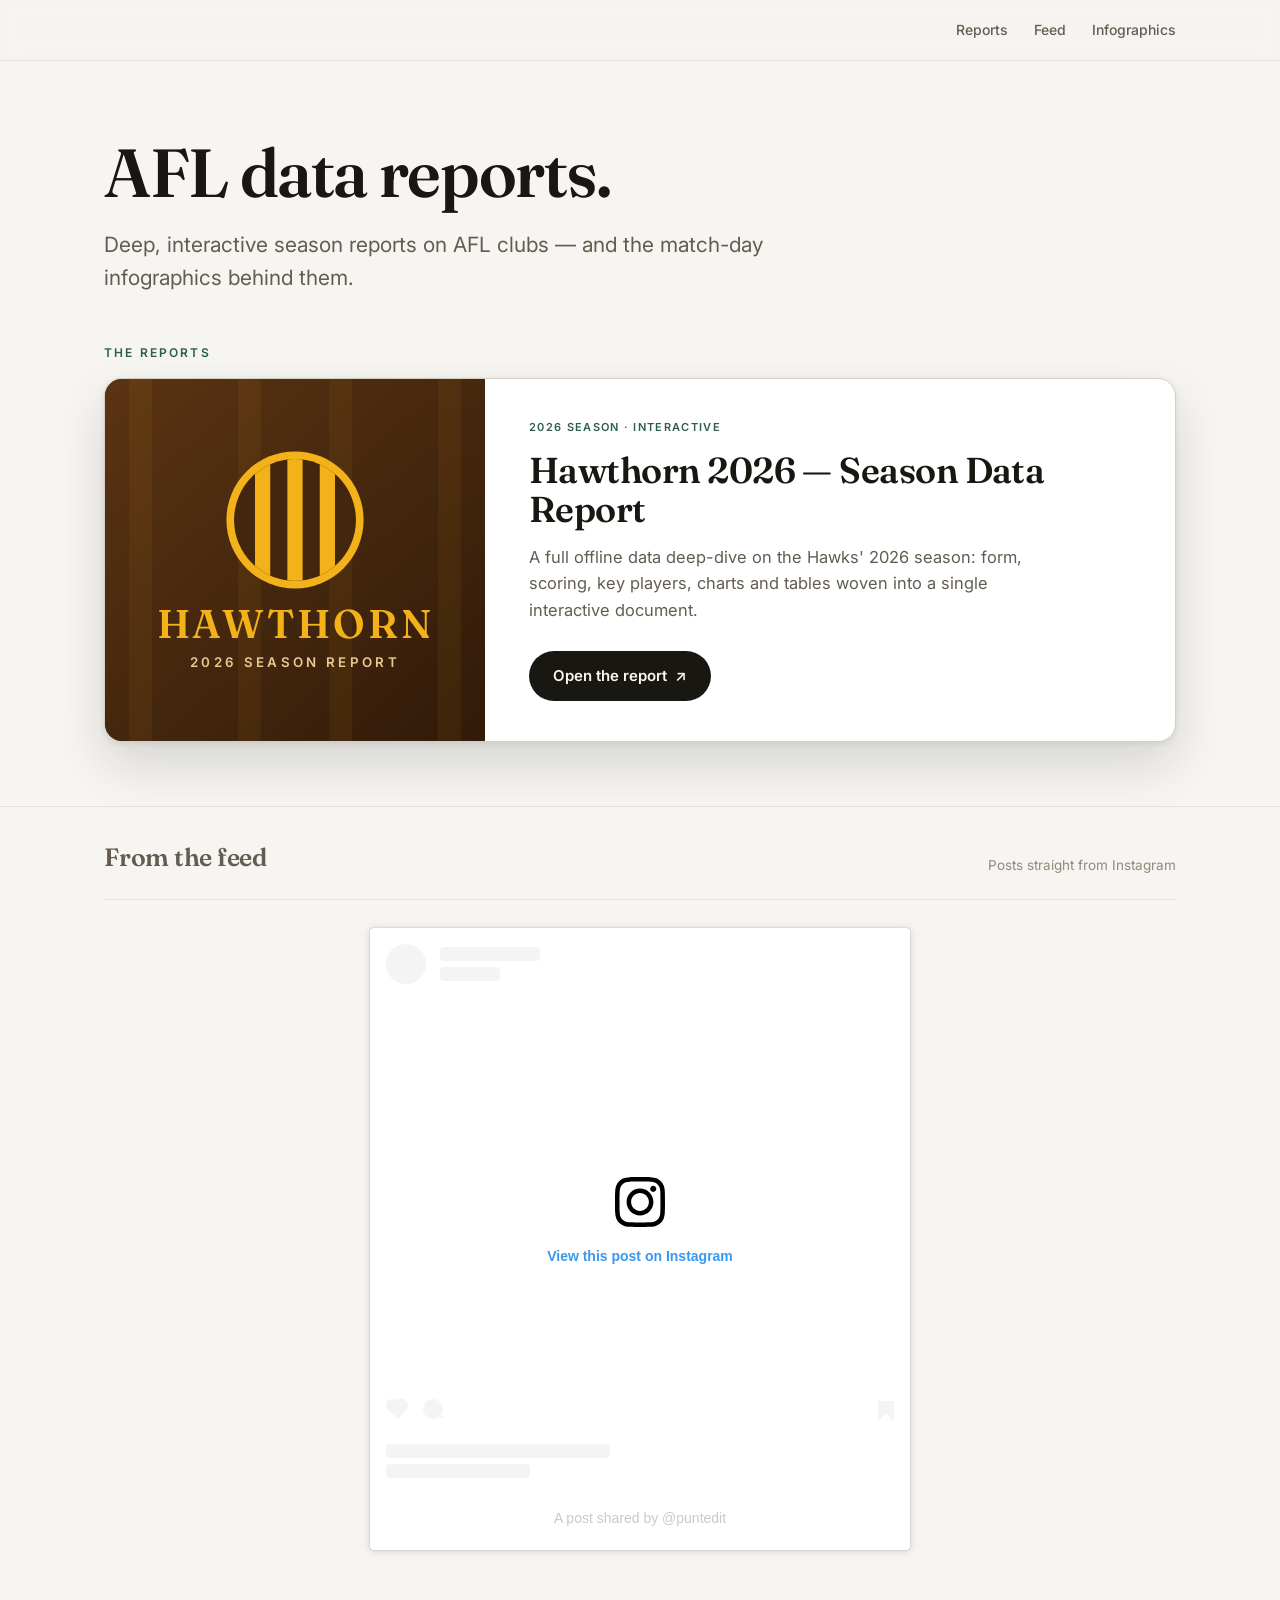
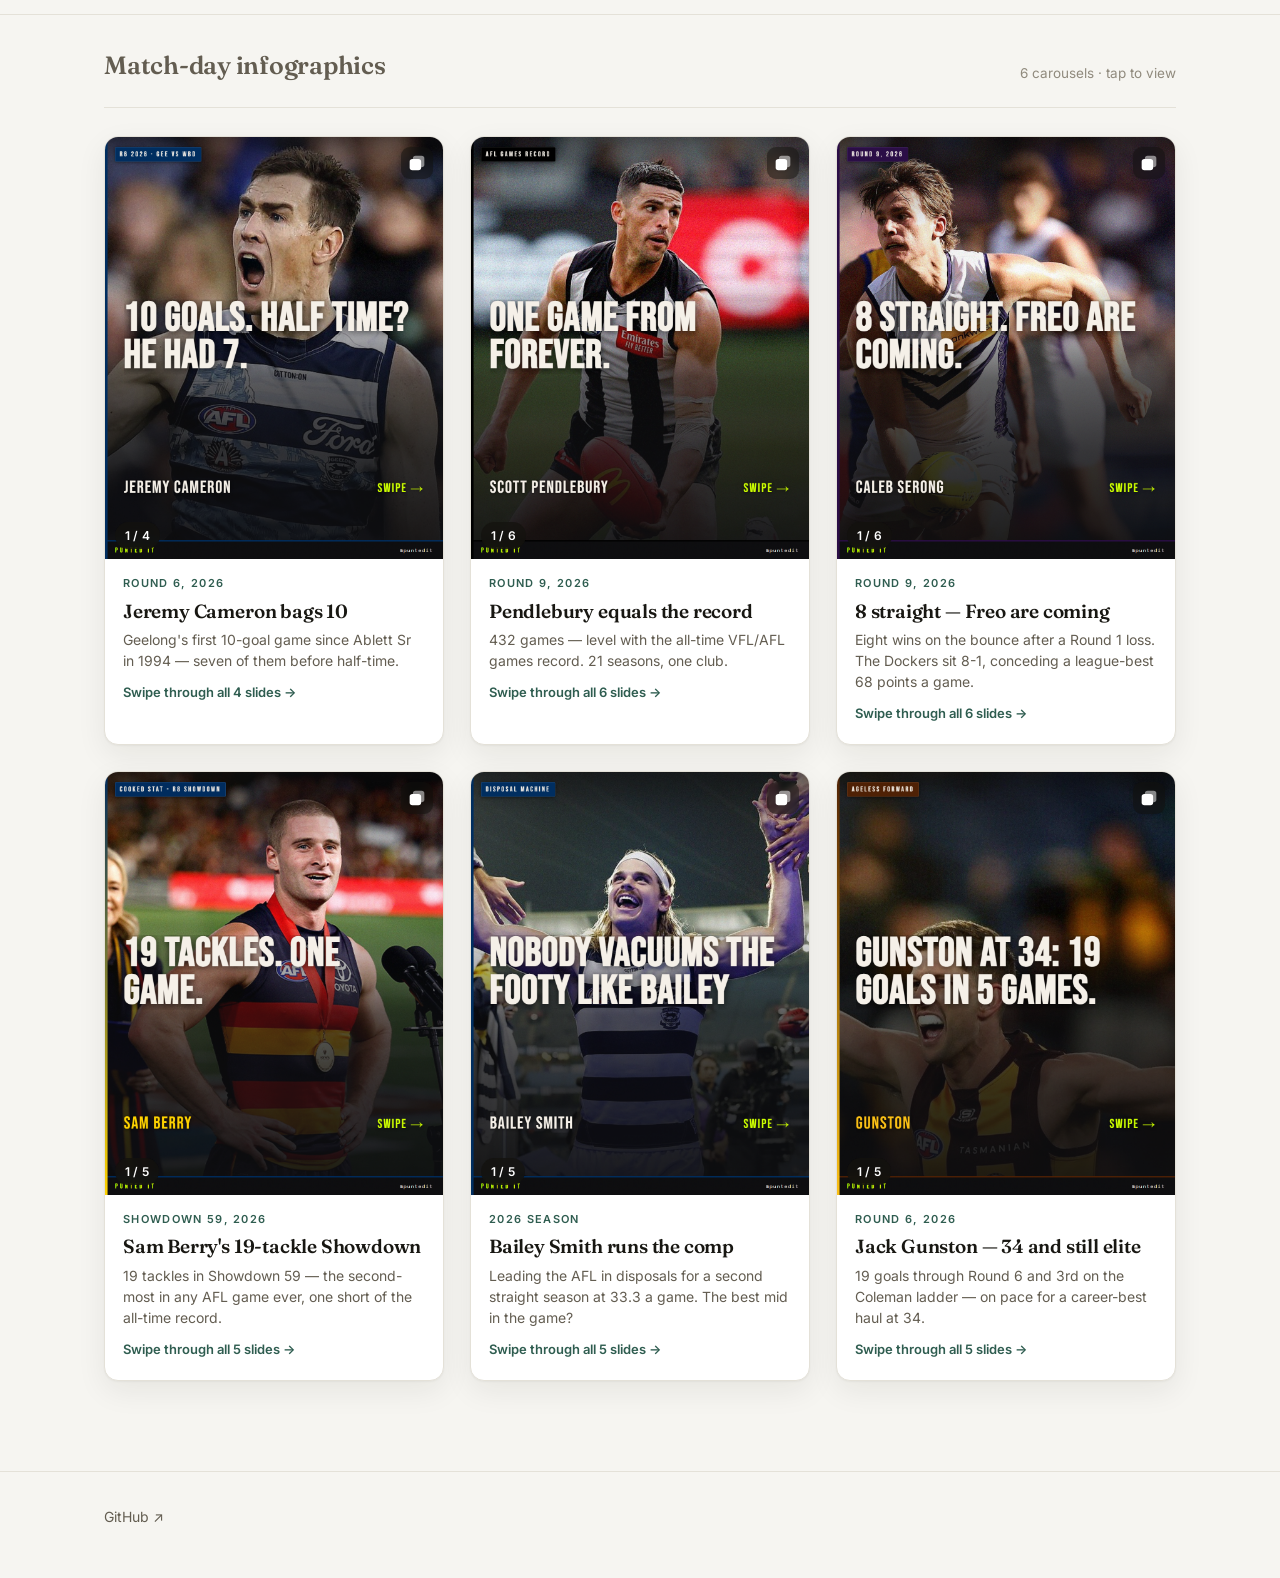
==== commit eccc7e5b: "Move feed above infographics; lay posts side by side - Reorder sections: Reports → Feed → Match-day " ====
--- a/index.html
+++ b/index.html
@@ -16,8 +16,8 @@
   <div class="wrap">
     <nav class="nav-links">
       <a href="#reports">Reports</a>
+      <a href="#feed">Feed</a>
       <a href="#infographics">Infographics</a>
-      <a href="#feed">Feed</a>
     </nav>
   </div>
 </header>
@@ -71,6 +71,20 @@
     </div>
   </section>
 
+  <!-- From the feed — posts embedded straight from Instagram -->
+  <section class="block block-sub" id="feed">
+    <div class="wrap">
+      <div class="section-head">
+        <h2>From the feed</h2>
+        <span class="meta">Posts straight from Instagram</span>
+      </div>
+      <hr class="rule" style="margin-bottom:28px">
+      <div class="ig-embed-wrap">
+        <blockquote class="instagram-media" data-instgrm-captioned data-instgrm-permalink="https://www.instagram.com/p/DYLkbwMHTYq/?utm_source=ig_embed&amp;utm_campaign=loading" data-instgrm-version="14" style=" background:#FFF; border:0; border-radius:3px; box-shadow:0 0 1px 0 rgba(0,0,0,0.5),0 1px 10px 0 rgba(0,0,0,0.15); margin: 1px; max-width:540px; min-width:326px; padding:0; width:99.375%; width:-webkit-calc(100% - 2px); width:calc(100% - 2px);"><div style="padding:16px;"> <a href="https://www.instagram.com/p/DYLkbwMHTYq/?utm_source=ig_embed&amp;utm_campaign=loading" style=" background:#FFFFFF; line-height:0; padding:0 0; text-align:center; text-decoration:none; width:100%;" target="_blank"> <div style=" display: flex; flex-direction: row; align-items: center;"> <div style="background-color: #F4F4F4; border-radius: 50%; flex-grow: 0; height: 40px; margin-right: 14px; width: 40px;"></div> <div style="display: flex; flex-direction: column; flex-grow: 1; justify-content: center;"> <div style=" background-color: #F4F4F4; border-radius: 4px; flex-grow: 0; height: 14px; margin-bottom: 6px; width: 100px;"></div> <div style=" background-color: #F4F4F4; border-radius: 4px; flex-grow: 0; height: 14px; width: 60px;"></div></div></div><div style="padding: 19% 0;"></div> <div style="display:block; height:50px; margin:0 auto 12px; width:50px;"><svg width="50px" height="50px" viewBox="0 0 60 60" version="1.1" xmlns="https://www.w3.org/2000/svg" xmlns:xlink="https://www.w3.org/1999/xlink"><g stroke="none" stroke-width="1" fill="none" fill-rule="evenodd"><g transform="translate(-511.000000, -20.000000)" fill="#000000"><g><path d="M556.869,30.41 C554.814,30.41 553.148,32.076 553.148,34.131 C553.148,36.186 554.814,37.852 556.869,37.852 C558.924,37.852 560.59,36.186 560.59,34.131 C560.59,32.076 558.924,30.41 556.869,30.41 M541,60.657 C535.114,60.657 530.342,55.887 530.342,50 C530.342,44.114 535.114,39.342 541,39.342 C546.887,39.342 551.658,44.114 551.658,50 C551.658,55.887 546.887,60.657 541,60.657 M541,33.886 C532.1,33.886 524.886,41.1 524.886,50 C524.886,58.899 532.1,66.113 541,66.113 C549.9,66.113 557.115,58.899 557.115,50 C557.115,41.1 549.9,33.886 541,33.886 M565.378,62.101 C565.244,65.022 564.756,66.606 564.346,67.663 C563.803,69.06 563.154,70.057 562.106,71.106 C561.058,72.155 560.06,72.803 558.662,73.347 C557.607,73.757 556.021,74.244 553.102,74.378 C549.944,74.521 548.997,74.552 541,74.552 C533.003,74.552 532.056,74.521 528.898,74.378 C525.979,74.244 524.393,73.757 523.338,73.347 C521.94,72.803 520.942,72.155 519.894,71.106 C518.846,70.057 518.197,69.06 517.654,67.663 C517.244,66.606 516.755,65.022 516.623,62.101 C516.479,58.943 516.448,57.996 516.448,50 C516.448,42.003 516.479,41.056 516.623,37.899 C516.755,34.978 517.244,33.391 517.654,32.338 C518.197,30.938 518.846,29.942 519.894,28.894 C520.942,27.846 521.94,27.196 523.338,26.654 C524.393,26.244 525.979,25.756 528.898,25.623 C532.057,25.479 533.004,25.448 541,25.448 C548.997,25.448 549.943,25.479 553.102,25.623 C556.021,25.756 557.607,26.244 558.662,26.654 C560.06,27.196 561.058,27.846 562.106,28.894 C563.154,29.942 563.803,30.938 564.346,32.338 C564.756,33.391 565.244,34.978 565.378,37.899 C565.522,41.056 565.552,42.003 565.552,50 C565.552,57.996 565.522,58.943 565.378,62.101 M570.82,37.631 C570.674,34.438 570.167,32.258 569.425,30.349 C568.659,28.377 567.633,26.702 565.965,25.035 C564.297,23.368 562.623,22.342 560.652,21.575 C558.743,20.834 556.562,20.326 553.369,20.18 C550.169,20.033 549.148,20 541,20 C532.853,20 531.831,20.033 528.631,20.18 C525.438,20.326 523.257,20.834 521.349,21.575 C519.376,22.342 517.703,23.368 516.035,25.035 C514.368,26.702 513.342,28.377 512.574,30.349 C511.834,32.258 511.326,34.438 511.181,37.631 C511.035,40.831 511,41.851 511,50 C511,58.147 511.035,59.17 511.181,62.369 C511.326,65.562 511.834,67.743 512.574,69.651 C513.342,71.625 514.368,73.296 516.035,74.965 C517.703,76.634 519.376,77.658 521.349,78.425 C523.257,79.167 525.438,79.673 528.631,79.82 C531.831,79.965 532.853,80.001 541,80.001 C549.148,80.001 550.169,79.965 553.369,79.82 C556.562,79.673 558.743,79.167 560.652,78.425 C562.623,77.658 564.297,76.634 565.965,74.965 C567.633,73.296 568.659,71.625 569.425,69.651 C570.167,67.743 570.674,65.562 570.82,62.369 C570.966,59.17 571,58.147 571,50 C571,41.851 570.966,40.831 570.82,37.631"></path></g></g></g></svg></div><div style="padding-top: 8px;"> <div style=" color:#3897f0; font-family:Arial,sans-serif; font-size:14px; font-style:normal; font-weight:550; line-height:18px;">View this post on Instagram</div></div><div style="padding: 12.5% 0;"></div> <div style="display: flex; flex-direction: row; margin-bottom: 14px; align-items: center;"><div> <div style="background-color: #F4F4F4; border-radius: 50%; height: 12.5px; width: 12.5px; transform: translateX(0px) translateY(7px);"></div> <div style="background-color: #F4F4F4; height: 12.5px; transform: rotate(-45deg) translateX(3px) translateY(1px); width: 12.5px; flex-grow: 0; margin-right: 14px; margin-left: 2px;"></div> <div style="background-color: #F4F4F4; border-radius: 50%; height: 12.5px; width: 12.5px; transform: translateX(9px) translateY(-18px);"></div></div><div style="margin-left: 8px;"> <div style=" background-color: #F4F4F4; border-radius: 50%; flex-grow: 0; height: 20px; width: 20px;"></div> <div style=" width: 0; height: 0; border-top: 2px solid transparent; border-left: 6px solid #f4f4f4; border-bottom: 2px solid transparent; transform: translateX(16px) translateY(-4px) rotate(30deg)"></div></div><div style="margin-left: auto;"> <div style=" width: 0px; border-top: 8px solid #F4F4F4; border-right: 8px solid transparent; transform: translateY(16px);"></div> <div style=" background-color: #F4F4F4; flex-grow: 0; height: 12px; width: 16px; transform: translateY(-4px);"></div> <div style=" width: 0; height: 0; border-top: 8px solid #F4F4F4; border-left: 8px solid transparent; transform: translateY(-4px) translateX(8px);"></div></div></div> <div style="display: flex; flex-direction: column; flex-grow: 1; justify-content: center; margin-bottom: 24px;"> <div style=" background-color: #F4F4F4; border-radius: 4px; flex-grow: 0; height: 14px; margin-bottom: 6px; width: 224px;"></div> <div style=" background-color: #F4F4F4; border-radius: 4px; flex-grow: 0; height: 14px; width: 144px;"></div></div></a><p style=" color:#c9c8cd; font-family:Arial,sans-serif; font-size:14px; line-height:17px; margin-bottom:0; margin-top:8px; overflow:hidden; padding:8px 0 7px; text-align:center; text-overflow:ellipsis; white-space:nowrap;"><a href="https://www.instagram.com/p/DYLkbwMHTYq/?utm_source=ig_embed&amp;utm_campaign=loading" style=" color:#c9c8cd; font-family:Arial,sans-serif; font-size:14px; font-style:normal; font-weight:normal; line-height:17px; text-decoration:none;" target="_blank">A post shared by @puntedit</a></p></div></blockquote>
+      </div>
+    </div>
+  </section>
+
   <!-- Infographics — supporting work -->
   <section class="block block-sub" id="infographics">
     <div class="wrap">
@@ -81,20 +95,6 @@
       <hr class="rule" style="margin-bottom:28px">
       <div class="card-grid" id="grid" aria-live="polite">
         <p id="loading" style="color:var(--ink-faint)">Loading…</p>
-      </div>
-    </div>
-  </section>
-
-  <!-- From the feed — posts embedded straight from Instagram -->
-  <section class="block block-sub" id="feed">
-    <div class="wrap">
-      <div class="section-head">
-        <h2>From the feed</h2>
-        <span class="meta">Posts straight from Instagram</span>
-      </div>
-      <hr class="rule" style="margin-bottom:28px">
-      <div class="ig-embed-wrap">
-        <blockquote class="instagram-media" data-instgrm-captioned data-instgrm-permalink="https://www.instagram.com/p/DYLkbwMHTYq/?utm_source=ig_embed&amp;utm_campaign=loading" data-instgrm-version="14" style=" background:#FFF; border:0; border-radius:3px; box-shadow:0 0 1px 0 rgba(0,0,0,0.5),0 1px 10px 0 rgba(0,0,0,0.15); margin: 1px; max-width:540px; min-width:326px; padding:0; width:99.375%; width:-webkit-calc(100% - 2px); width:calc(100% - 2px);"><div style="padding:16px;"> <a href="https://www.instagram.com/p/DYLkbwMHTYq/?utm_source=ig_embed&amp;utm_campaign=loading" style=" background:#FFFFFF; line-height:0; padding:0 0; text-align:center; text-decoration:none; width:100%;" target="_blank"> <div style=" display: flex; flex-direction: row; align-items: center;"> <div style="background-color: #F4F4F4; border-radius: 50%; flex-grow: 0; height: 40px; margin-right: 14px; width: 40px;"></div> <div style="display: flex; flex-direction: column; flex-grow: 1; justify-content: center;"> <div style=" background-color: #F4F4F4; border-radius: 4px; flex-grow: 0; height: 14px; margin-bottom: 6px; width: 100px;"></div> <div style=" background-color: #F4F4F4; border-radius: 4px; flex-grow: 0; height: 14px; width: 60px;"></div></div></div><div style="padding: 19% 0;"></div> <div style="display:block; height:50px; margin:0 auto 12px; width:50px;"><svg width="50px" height="50px" viewBox="0 0 60 60" version="1.1" xmlns="https://www.w3.org/2000/svg" xmlns:xlink="https://www.w3.org/1999/xlink"><g stroke="none" stroke-width="1" fill="none" fill-rule="evenodd"><g transform="translate(-511.000000, -20.000000)" fill="#000000"><g><path d="M556.869,30.41 C554.814,30.41 553.148,32.076 553.148,34.131 C553.148,36.186 554.814,37.852 556.869,37.852 C558.924,37.852 560.59,36.186 560.59,34.131 C560.59,32.076 558.924,30.41 556.869,30.41 M541,60.657 C535.114,60.657 530.342,55.887 530.342,50 C530.342,44.114 535.114,39.342 541,39.342 C546.887,39.342 551.658,44.114 551.658,50 C551.658,55.887 546.887,60.657 541,60.657 M541,33.886 C532.1,33.886 524.886,41.1 524.886,50 C524.886,58.899 532.1,66.113 541,66.113 C549.9,66.113 557.115,58.899 557.115,50 C557.115,41.1 549.9,33.886 541,33.886 M565.378,62.101 C565.244,65.022 564.756,66.606 564.346,67.663 C563.803,69.06 563.154,70.057 562.106,71.106 C561.058,72.155 560.06,72.803 558.662,73.347 C557.607,73.757 556.021,74.244 553.102,74.378 C549.944,74.521 548.997,74.552 541,74.552 C533.003,74.552 532.056,74.521 528.898,74.378 C525.979,74.244 524.393,73.757 523.338,73.347 C521.94,72.803 520.942,72.155 519.894,71.106 C518.846,70.057 518.197,69.06 517.654,67.663 C517.244,66.606 516.755,65.022 516.623,62.101 C516.479,58.943 516.448,57.996 516.448,50 C516.448,42.003 516.479,41.056 516.623,37.899 C516.755,34.978 517.244,33.391 517.654,32.338 C518.197,30.938 518.846,29.942 519.894,28.894 C520.942,27.846 521.94,27.196 523.338,26.654 C524.393,26.244 525.979,25.756 528.898,25.623 C532.057,25.479 533.004,25.448 541,25.448 C548.997,25.448 549.943,25.479 553.102,25.623 C556.021,25.756 557.607,26.244 558.662,26.654 C560.06,27.196 561.058,27.846 562.106,28.894 C563.154,29.942 563.803,30.938 564.346,32.338 C564.756,33.391 565.244,34.978 565.378,37.899 C565.522,41.056 565.552,42.003 565.552,50 C565.552,57.996 565.522,58.943 565.378,62.101 M570.82,37.631 C570.674,34.438 570.167,32.258 569.425,30.349 C568.659,28.377 567.633,26.702 565.965,25.035 C564.297,23.368 562.623,22.342 560.652,21.575 C558.743,20.834 556.562,20.326 553.369,20.18 C550.169,20.033 549.148,20 541,20 C532.853,20 531.831,20.033 528.631,20.18 C525.438,20.326 523.257,20.834 521.349,21.575 C519.376,22.342 517.703,23.368 516.035,25.035 C514.368,26.702 513.342,28.377 512.574,30.349 C511.834,32.258 511.326,34.438 511.181,37.631 C511.035,40.831 511,41.851 511,50 C511,58.147 511.035,59.17 511.181,62.369 C511.326,65.562 511.834,67.743 512.574,69.651 C513.342,71.625 514.368,73.296 516.035,74.965 C517.703,76.634 519.376,77.658 521.349,78.425 C523.257,79.167 525.438,79.673 528.631,79.82 C531.831,79.965 532.853,80.001 541,80.001 C549.148,80.001 550.169,79.965 553.369,79.82 C556.562,79.673 558.743,79.167 560.652,78.425 C562.623,77.658 564.297,76.634 565.965,74.965 C567.633,73.296 568.659,71.625 569.425,69.651 C570.167,67.743 570.674,65.562 570.82,62.369 C570.966,59.17 571,58.147 571,50 C571,41.851 570.966,40.831 570.82,37.631"></path></g></g></g></svg></div><div style="padding-top: 8px;"> <div style=" color:#3897f0; font-family:Arial,sans-serif; font-size:14px; font-style:normal; font-weight:550; line-height:18px;">View this post on Instagram</div></div><div style="padding: 12.5% 0;"></div> <div style="display: flex; flex-direction: row; margin-bottom: 14px; align-items: center;"><div> <div style="background-color: #F4F4F4; border-radius: 50%; height: 12.5px; width: 12.5px; transform: translateX(0px) translateY(7px);"></div> <div style="background-color: #F4F4F4; height: 12.5px; transform: rotate(-45deg) translateX(3px) translateY(1px); width: 12.5px; flex-grow: 0; margin-right: 14px; margin-left: 2px;"></div> <div style="background-color: #F4F4F4; border-radius: 50%; height: 12.5px; width: 12.5px; transform: translateX(9px) translateY(-18px);"></div></div><div style="margin-left: 8px;"> <div style=" background-color: #F4F4F4; border-radius: 50%; flex-grow: 0; height: 20px; width: 20px;"></div> <div style=" width: 0; height: 0; border-top: 2px solid transparent; border-left: 6px solid #f4f4f4; border-bottom: 2px solid transparent; transform: translateX(16px) translateY(-4px) rotate(30deg)"></div></div><div style="margin-left: auto;"> <div style=" width: 0px; border-top: 8px solid #F4F4F4; border-right: 8px solid transparent; transform: translateY(16px);"></div> <div style=" background-color: #F4F4F4; flex-grow: 0; height: 12px; width: 16px; transform: translateY(-4px);"></div> <div style=" width: 0; height: 0; border-top: 8px solid #F4F4F4; border-left: 8px solid transparent; transform: translateY(-4px) translateX(8px);"></div></div></div> <div style="display: flex; flex-direction: column; flex-grow: 1; justify-content: center; margin-bottom: 24px;"> <div style=" background-color: #F4F4F4; border-radius: 4px; flex-grow: 0; height: 14px; margin-bottom: 6px; width: 224px;"></div> <div style=" background-color: #F4F4F4; border-radius: 4px; flex-grow: 0; height: 14px; width: 144px;"></div></div></a><p style=" color:#c9c8cd; font-family:Arial,sans-serif; font-size:14px; line-height:17px; margin-bottom:0; margin-top:8px; overflow:hidden; padding:8px 0 7px; text-align:center; text-overflow:ellipsis; white-space:nowrap;"><a href="https://www.instagram.com/p/DYLkbwMHTYq/?utm_source=ig_embed&amp;utm_campaign=loading" style=" color:#c9c8cd; font-family:Arial,sans-serif; font-size:14px; font-style:normal; font-weight:normal; line-height:17px; text-decoration:none;" target="_blank">A post shared by @puntedit</a></p></div></blockquote>
       </div>
     </div>
   </section>
--- a/assets/css/site.css
+++ b/assets/css/site.css
@@ -138,7 +138,7 @@
 .btn:hover { transform: translateY(-1px); }
 
 /* ---------- Instagram feed embeds ---------- */
-.ig-embed-wrap { display: flex; flex-wrap: wrap; gap: 22px; justify-content: center; }
+.ig-embed-wrap { display: flex; flex-wrap: wrap; gap: 22px; justify-content: center; align-items: flex-start; }
 .ig-embed-wrap .instagram-media { margin: 0 !important; }
 .ig-embed-wrap iframe { max-width: 100% !important; }
 
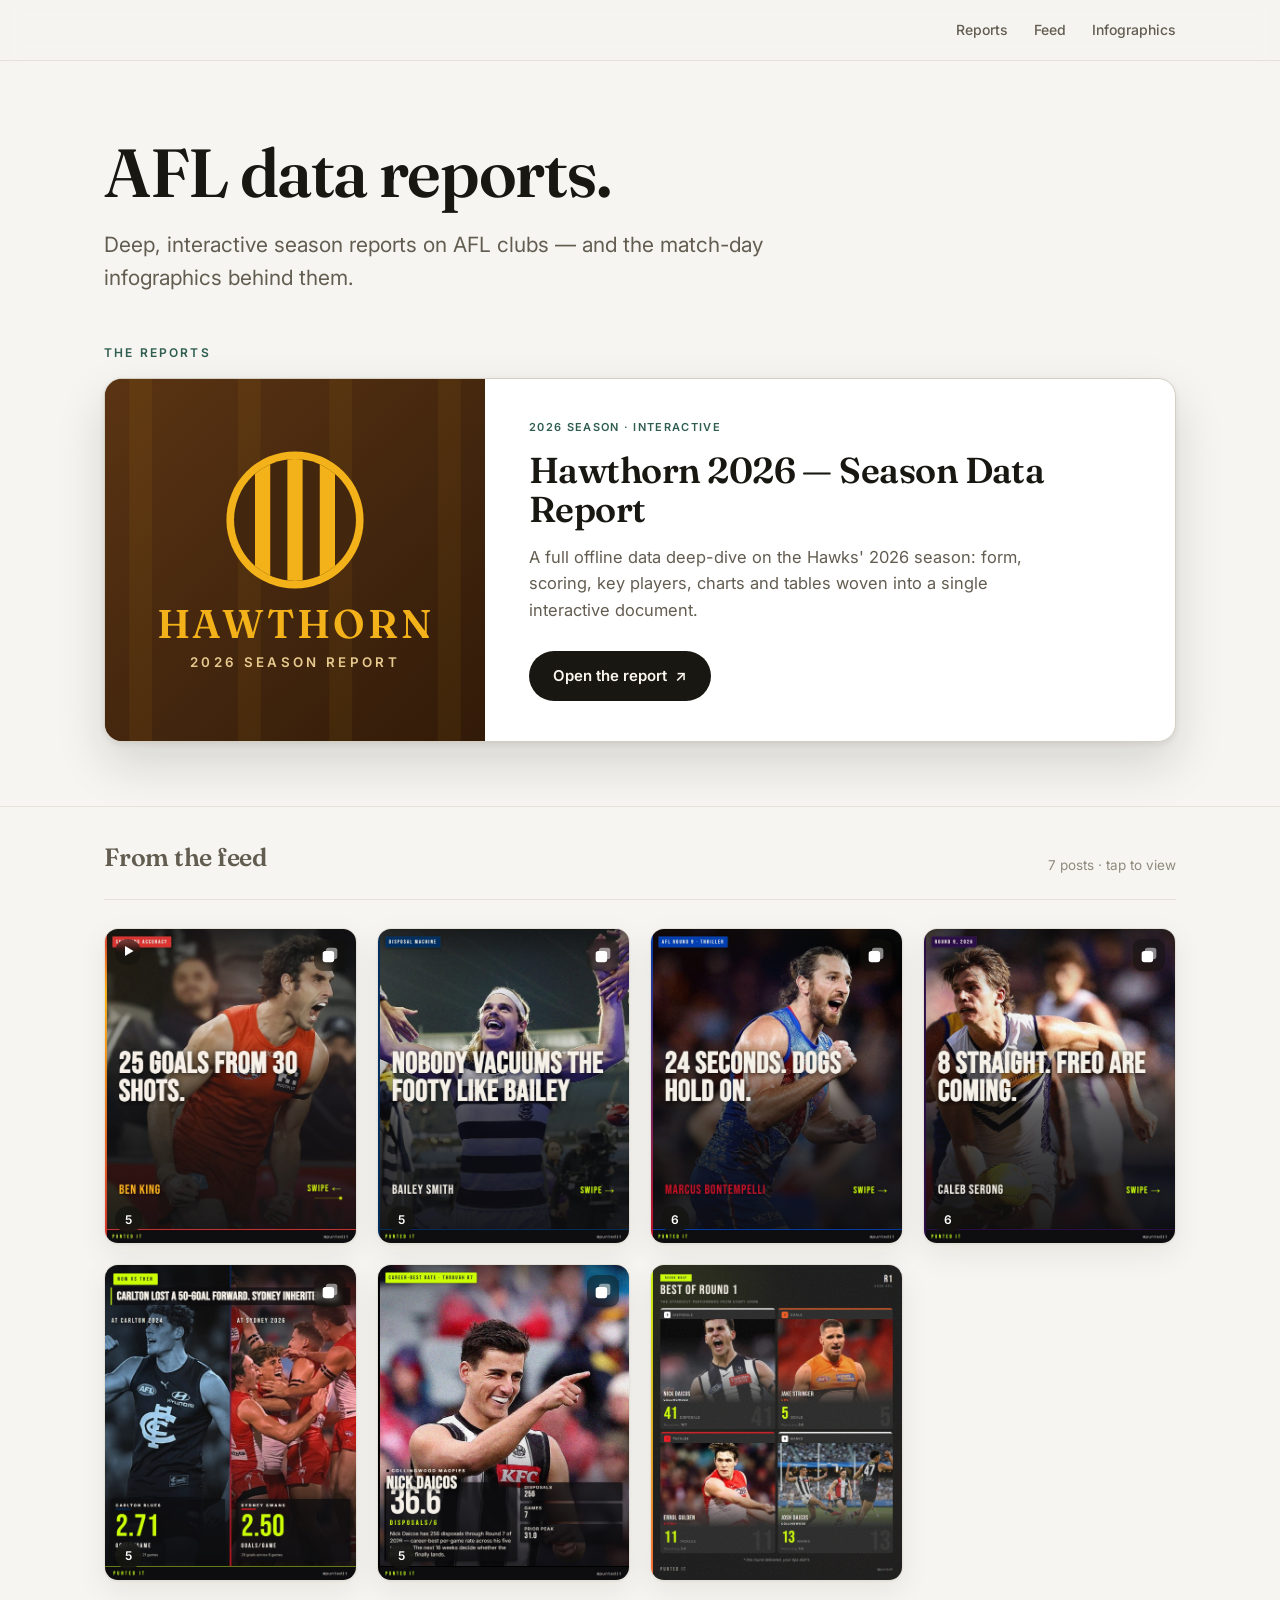
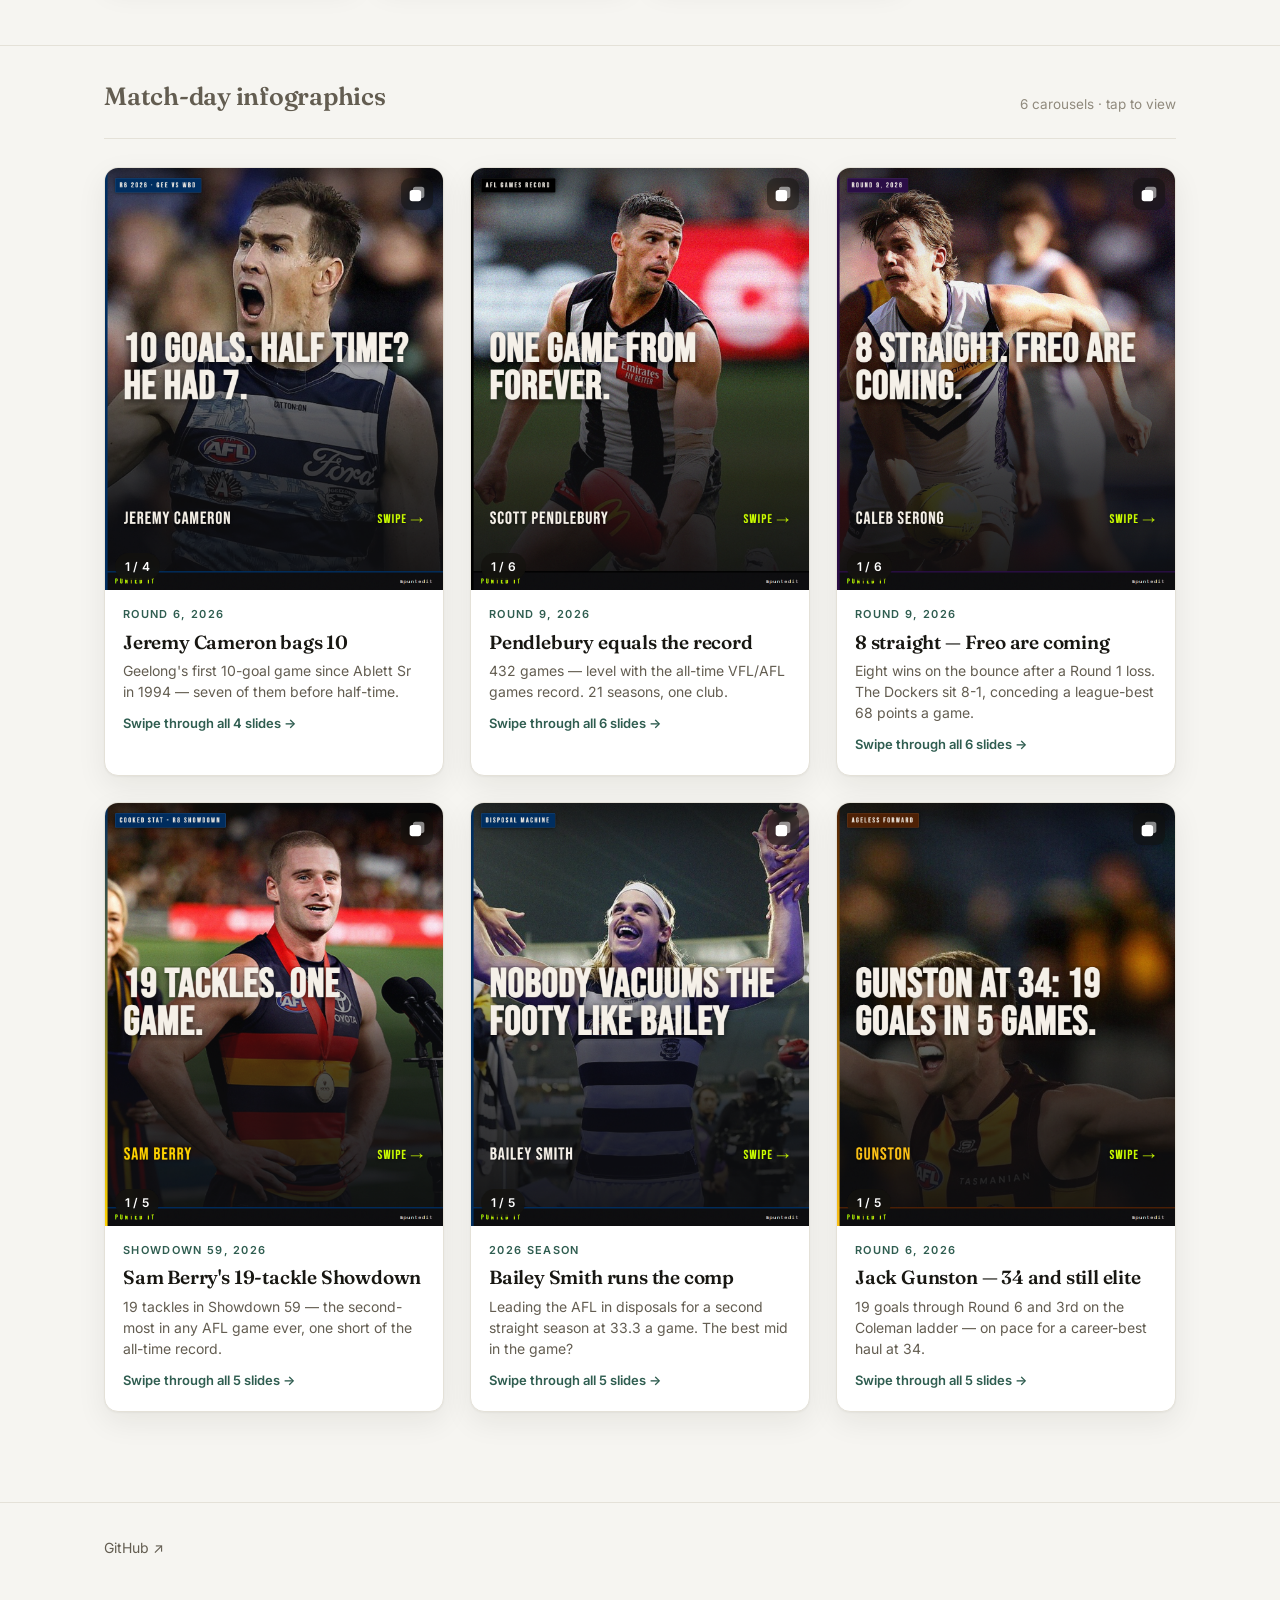
==== commit fb6444c0: "Pull the full @puntedit feed; render a grid with autoplaying videos Replace the single embed with th" ====
--- a/index.html
+++ b/index.html
@@ -71,26 +71,26 @@
     </div>
   </section>
 
-  <!-- From the feed — posts embedded straight from Instagram -->
+  <!-- From the feed — every @puntedit post, pulled straight from Instagram -->
   <section class="block block-sub" id="feed">
     <div class="wrap">
       <div class="section-head">
         <h2>From the feed</h2>
-        <span class="meta">Posts straight from Instagram</span>
+        <span class="meta" id="feed-count">Every post · tap to view</span>
       </div>
       <hr class="rule" style="margin-bottom:28px">
-      <div class="ig-embed-wrap">
-        <blockquote class="instagram-media" data-instgrm-captioned data-instgrm-permalink="https://www.instagram.com/p/DYLkbwMHTYq/?utm_source=ig_embed&amp;utm_campaign=loading" data-instgrm-version="14" style=" background:#FFF; border:0; border-radius:3px; box-shadow:0 0 1px 0 rgba(0,0,0,0.5),0 1px 10px 0 rgba(0,0,0,0.15); margin: 1px; max-width:540px; min-width:326px; padding:0; width:99.375%; width:-webkit-calc(100% - 2px); width:calc(100% - 2px);"><div style="padding:16px;"> <a href="https://www.instagram.com/p/DYLkbwMHTYq/?utm_source=ig_embed&amp;utm_campaign=loading" style=" background:#FFFFFF; line-height:0; padding:0 0; text-align:center; text-decoration:none; width:100%;" target="_blank"> <div style=" display: flex; flex-direction: row; align-items: center;"> <div style="background-color: #F4F4F4; border-radius: 50%; flex-grow: 0; height: 40px; margin-right: 14px; width: 40px;"></div> <div style="display: flex; flex-direction: column; flex-grow: 1; justify-content: center;"> <div style=" background-color: #F4F4F4; border-radius: 4px; flex-grow: 0; height: 14px; margin-bottom: 6px; width: 100px;"></div> <div style=" background-color: #F4F4F4; border-radius: 4px; flex-grow: 0; height: 14px; width: 60px;"></div></div></div><div style="padding: 19% 0;"></div> <div style="display:block; height:50px; margin:0 auto 12px; width:50px;"><svg width="50px" height="50px" viewBox="0 0 60 60" version="1.1" xmlns="https://www.w3.org/2000/svg" xmlns:xlink="https://www.w3.org/1999/xlink"><g stroke="none" stroke-width="1" fill="none" fill-rule="evenodd"><g transform="translate(-511.000000, -20.000000)" fill="#000000"><g><path d="M556.869,30.41 C554.814,30.41 553.148,32.076 553.148,34.131 C553.148,36.186 554.814,37.852 556.869,37.852 C558.924,37.852 560.59,36.186 560.59,34.131 C560.59,32.076 558.924,30.41 556.869,30.41 M541,60.657 C535.114,60.657 530.342,55.887 530.342,50 C530.342,44.114 535.114,39.342 541,39.342 C546.887,39.342 551.658,44.114 551.658,50 C551.658,55.887 546.887,60.657 541,60.657 M541,33.886 C532.1,33.886 524.886,41.1 524.886,50 C524.886,58.899 532.1,66.113 541,66.113 C549.9,66.113 557.115,58.899 557.115,50 C557.115,41.1 549.9,33.886 541,33.886 M565.378,62.101 C565.244,65.022 564.756,66.606 564.346,67.663 C563.803,69.06 563.154,70.057 562.106,71.106 C561.058,72.155 560.06,72.803 558.662,73.347 C557.607,73.757 556.021,74.244 553.102,74.378 C549.944,74.521 548.997,74.552 541,74.552 C533.003,74.552 532.056,74.521 528.898,74.378 C525.979,74.244 524.393,73.757 523.338,73.347 C521.94,72.803 520.942,72.155 519.894,71.106 C518.846,70.057 518.197,69.06 517.654,67.663 C517.244,66.606 516.755,65.022 516.623,62.101 C516.479,58.943 516.448,57.996 516.448,50 C516.448,42.003 516.479,41.056 516.623,37.899 C516.755,34.978 517.244,33.391 517.654,32.338 C518.197,30.938 518.846,29.942 519.894,28.894 C520.942,27.846 521.94,27.196 523.338,26.654 C524.393,26.244 525.979,25.756 528.898,25.623 C532.057,25.479 533.004,25.448 541,25.448 C548.997,25.448 549.943,25.479 553.102,25.623 C556.021,25.756 557.607,26.244 558.662,26.654 C560.06,27.196 561.058,27.846 562.106,28.894 C563.154,29.942 563.803,30.938 564.346,32.338 C564.756,33.391 565.244,34.978 565.378,37.899 C565.522,41.056 565.552,42.003 565.552,50 C565.552,57.996 565.522,58.943 565.378,62.101 M570.82,37.631 C570.674,34.438 570.167,32.258 569.425,30.349 C568.659,28.377 567.633,26.702 565.965,25.035 C564.297,23.368 562.623,22.342 560.652,21.575 C558.743,20.834 556.562,20.326 553.369,20.18 C550.169,20.033 549.148,20 541,20 C532.853,20 531.831,20.033 528.631,20.18 C525.438,20.326 523.257,20.834 521.349,21.575 C519.376,22.342 517.703,23.368 516.035,25.035 C514.368,26.702 513.342,28.377 512.574,30.349 C511.834,32.258 511.326,34.438 511.181,37.631 C511.035,40.831 511,41.851 511,50 C511,58.147 511.035,59.17 511.181,62.369 C511.326,65.562 511.834,67.743 512.574,69.651 C513.342,71.625 514.368,73.296 516.035,74.965 C517.703,76.634 519.376,77.658 521.349,78.425 C523.257,79.167 525.438,79.673 528.631,79.82 C531.831,79.965 532.853,80.001 541,80.001 C549.148,80.001 550.169,79.965 553.369,79.82 C556.562,79.673 558.743,79.167 560.652,78.425 C562.623,77.658 564.297,76.634 565.965,74.965 C567.633,73.296 568.659,71.625 569.425,69.651 C570.167,67.743 570.674,65.562 570.82,62.369 C570.966,59.17 571,58.147 571,50 C571,41.851 570.966,40.831 570.82,37.631"></path></g></g></g></svg></div><div style="padding-top: 8px;"> <div style=" color:#3897f0; font-family:Arial,sans-serif; font-size:14px; font-style:normal; font-weight:550; line-height:18px;">View this post on Instagram</div></div><div style="padding: 12.5% 0;"></div> <div style="display: flex; flex-direction: row; margin-bottom: 14px; align-items: center;"><div> <div style="background-color: #F4F4F4; border-radius: 50%; height: 12.5px; width: 12.5px; transform: translateX(0px) translateY(7px);"></div> <div style="background-color: #F4F4F4; height: 12.5px; transform: rotate(-45deg) translateX(3px) translateY(1px); width: 12.5px; flex-grow: 0; margin-right: 14px; margin-left: 2px;"></div> <div style="background-color: #F4F4F4; border-radius: 50%; height: 12.5px; width: 12.5px; transform: translateX(9px) translateY(-18px);"></div></div><div style="margin-left: 8px;"> <div style=" background-color: #F4F4F4; border-radius: 50%; flex-grow: 0; height: 20px; width: 20px;"></div> <div style=" width: 0; height: 0; border-top: 2px solid transparent; border-left: 6px solid #f4f4f4; border-bottom: 2px solid transparent; transform: translateX(16px) translateY(-4px) rotate(30deg)"></div></div><div style="margin-left: auto;"> <div style=" width: 0px; border-top: 8px solid #F4F4F4; border-right: 8px solid transparent; transform: translateY(16px);"></div> <div style=" background-color: #F4F4F4; flex-grow: 0; height: 12px; width: 16px; transform: translateY(-4px);"></div> <div style=" width: 0; height: 0; border-top: 8px solid #F4F4F4; border-left: 8px solid transparent; transform: translateY(-4px) translateX(8px);"></div></div></div> <div style="display: flex; flex-direction: column; flex-grow: 1; justify-content: center; margin-bottom: 24px;"> <div style=" background-color: #F4F4F4; border-radius: 4px; flex-grow: 0; height: 14px; margin-bottom: 6px; width: 224px;"></div> <div style=" background-color: #F4F4F4; border-radius: 4px; flex-grow: 0; height: 14px; width: 144px;"></div></div></a><p style=" color:#c9c8cd; font-family:Arial,sans-serif; font-size:14px; line-height:17px; margin-bottom:0; margin-top:8px; overflow:hidden; padding:8px 0 7px; text-align:center; text-overflow:ellipsis; white-space:nowrap;"><a href="https://www.instagram.com/p/DYLkbwMHTYq/?utm_source=ig_embed&amp;utm_campaign=loading" style=" color:#c9c8cd; font-family:Arial,sans-serif; font-size:14px; font-style:normal; font-weight:normal; line-height:17px; text-decoration:none;" target="_blank">A post shared by @puntedit</a></p></div></blockquote>
+      <div class="ig-grid" id="feed-grid" aria-live="polite">
+        <p id="feed-loading" style="color:var(--ink-faint)">Loading the feed…</p>
       </div>
     </div>
   </section>
 
-  <!-- Infographics — supporting work -->
+  <!-- Infographics — the polished originals -->
   <section class="block block-sub" id="infographics">
     <div class="wrap">
       <div class="section-head">
         <h2>Match-day infographics</h2>
-        <span class="meta" id="count-head">Instagram carousels · tap to view</span>
+        <span class="meta" id="count-head">Tap to view</span>
       </div>
       <hr class="rule" style="margin-bottom:28px">
       <div class="card-grid" id="grid" aria-live="polite">
@@ -100,13 +100,14 @@
   </section>
 </main>
 
-<!-- Viewer overlay -->
-<div class="viewer" id="viewer" role="dialog" aria-modal="true" aria-label="Carousel viewer">
+<!-- Shared lightbox overlay (images + video) -->
+<div class="viewer" id="viewer" role="dialog" aria-modal="true" aria-label="Post viewer">
   <div class="viewer-stage">
     <button class="v-close" id="vClose" aria-label="Close">✕</button>
-    <button class="v-nav prev" id="vPrev" aria-label="Previous slide">‹</button>
+    <button class="v-nav prev" id="vPrev" aria-label="Previous">‹</button>
     <img class="viewer-img" id="vImg" alt="">
-    <button class="v-nav next" id="vNext" aria-label="Next slide">›</button>
+    <video class="viewer-img" id="vVid" playsinline loop muted controls style="display:none"></video>
+    <button class="v-nav next" id="vNext" aria-label="Next">›</button>
     <div class="v-meta">
       <span class="v-title" id="vTitle"></span>
       <div class="v-dots" id="vDots"></div>
@@ -124,6 +125,6 @@
 </footer>
 
 <script src="assets/js/viewer.js"></script>
-<script async src="https://www.instagram.com/embed.js"></script>
+<script src="assets/js/feed.js"></script>
 </body>
 </html>
--- a/assets/css/site.css
+++ b/assets/css/site.css
@@ -137,10 +137,41 @@
 .report-feature:hover .btn { background: var(--accent); }
 .btn:hover { transform: translateY(-1px); }
 
-/* ---------- Instagram feed embeds ---------- */
-.ig-embed-wrap { display: flex; flex-wrap: wrap; gap: 22px; justify-content: center; align-items: flex-start; }
-.ig-embed-wrap .instagram-media { margin: 0 !important; }
-.ig-embed-wrap iframe { max-width: 100% !important; }
+/* ---------- Instagram feed grid ---------- */
+.ig-grid { display: grid; gap: 20px; grid-template-columns: repeat(auto-fill, minmax(228px, 1fr)); }
+.ig-tile { padding: 0; border: 0; font: inherit; color: inherit; cursor: pointer; background: none; }
+.ig-media {
+  position: relative; aspect-ratio: 4 / 5; overflow: hidden; border-radius: 14px;
+  background: #ece9e1; border: 1px solid var(--line); box-shadow: var(--shadow);
+  transition: transform .25s ease, box-shadow .25s ease, border-color .25s ease;
+}
+.ig-tile:hover .ig-media { transform: translateY(-4px); box-shadow: var(--shadow-lift); border-color: var(--line-strong); }
+.ig-tile:focus-visible .ig-media { outline: 2.5px solid var(--accent); outline-offset: 3px; }
+.ig-media img, .ig-media video { width: 100%; height: 100%; object-fit: cover; display: block; }
+.ig-media .ig-ic {
+  position: absolute; top: 10px; right: 10px; z-index: 2; display: flex;
+  padding: 5px; border-radius: 9px; background: rgba(20,19,15,.42); backdrop-filter: blur(3px);
+  filter: drop-shadow(0 1px 2px rgba(0,0,0,.3));
+}
+.ig-media .count-pill {
+  position: absolute; left: 10px; bottom: 10px; z-index: 2;
+  background: rgba(20,19,15,.72); color: #fff; font-size: 12px; font-weight: 600;
+  padding: 4px 10px; border-radius: 999px; backdrop-filter: blur(4px);
+}
+.ig-media .vid-badge {
+  position: absolute; left: 10px; top: 10px; z-index: 2; width: 26px; height: 26px; border-radius: 50%;
+  background: rgba(20,19,15,.55); color: #fff; font-size: 11px; display: flex; align-items: center;
+  justify-content: center; backdrop-filter: blur(3px); padding-left: 2px;
+}
+.ig-media .cover-hint {
+  position: absolute; inset: 0; z-index: 2; display: flex; align-items: center; justify-content: center;
+  background: rgba(20,19,15,0); opacity: 0; transition: opacity .2s ease, background .2s ease;
+}
+.ig-tile:hover .cover-hint, .ig-tile:focus-visible .cover-hint { opacity: 1; background: rgba(20,19,15,.28); }
+.ig-media .hint-pill {
+  background: #fff; color: var(--ink); font-size: 13px; font-weight: 600;
+  padding: 8px 15px; border-radius: 999px; box-shadow: 0 6px 18px rgba(0,0,0,.25);
+}
 
 /* ---------- Footer ---------- */
 .site-foot { border-top: 1px solid var(--line); padding: 34px 0 50px; }
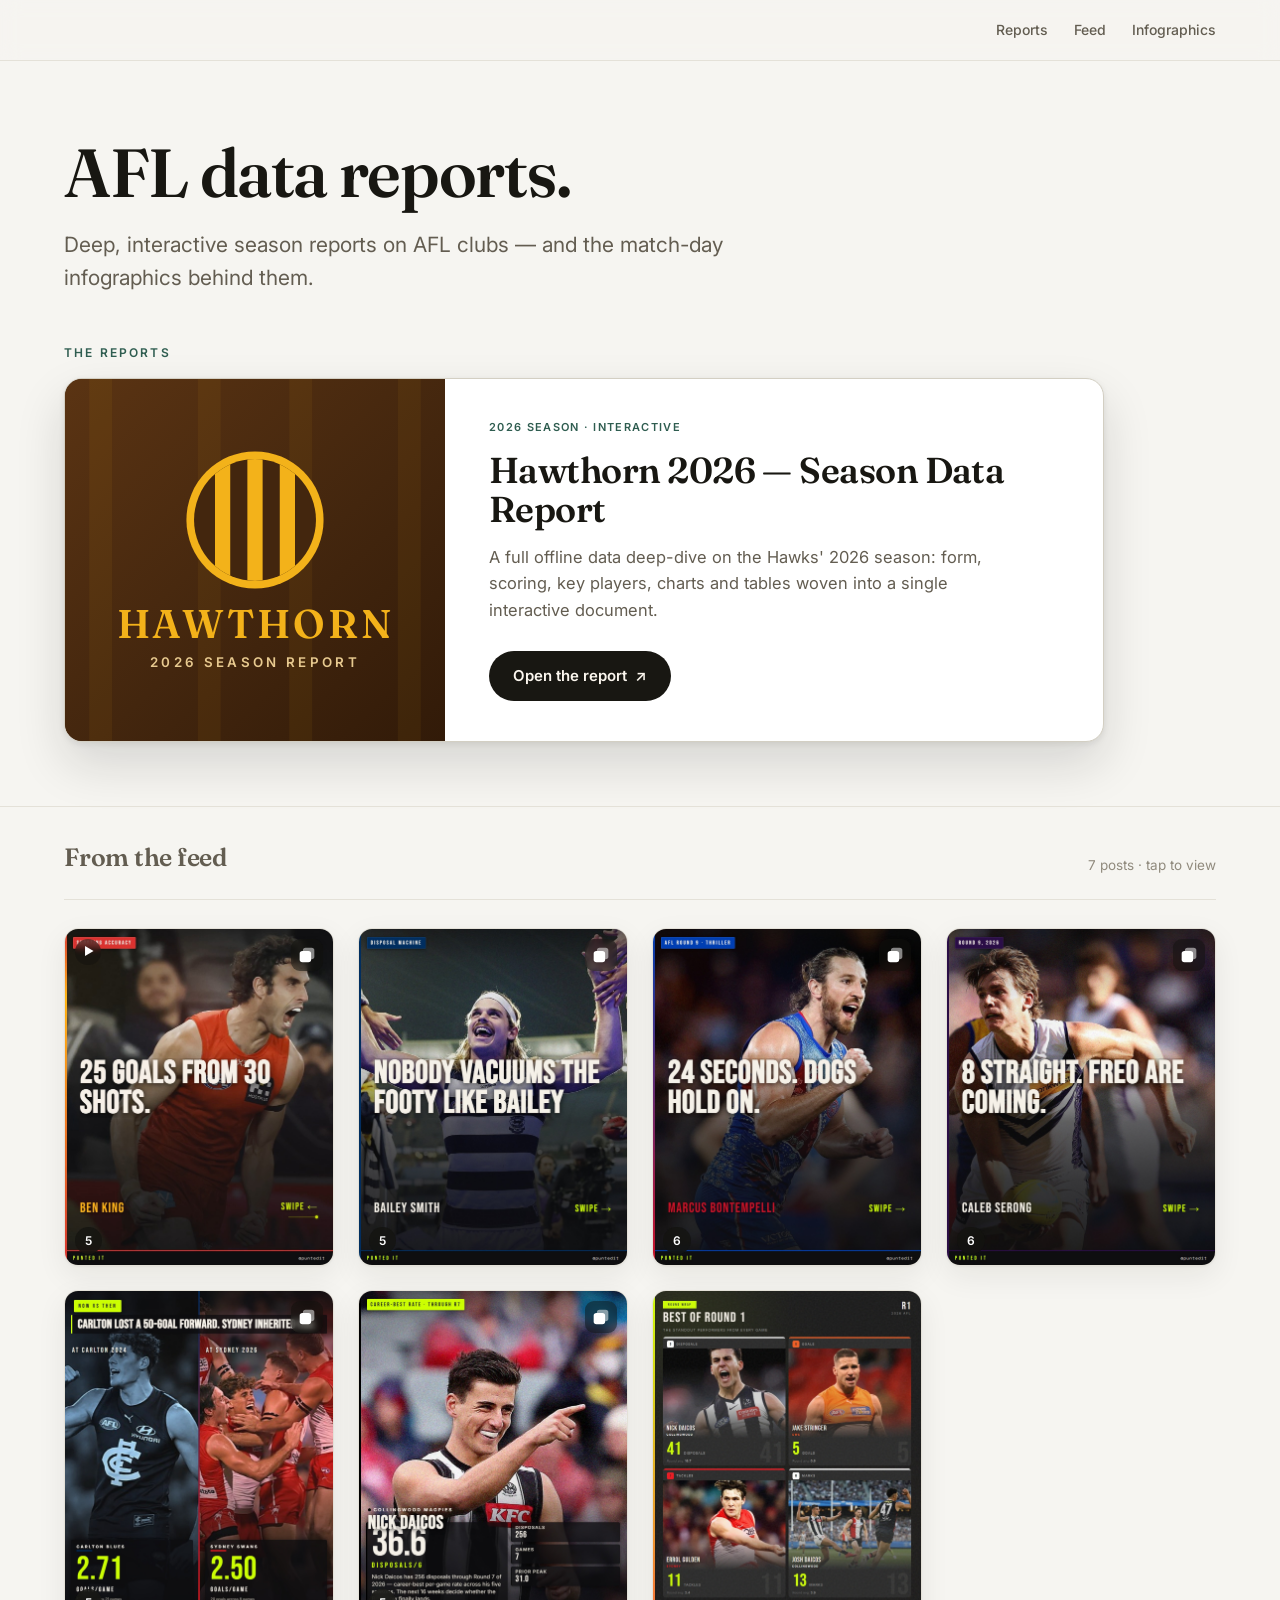
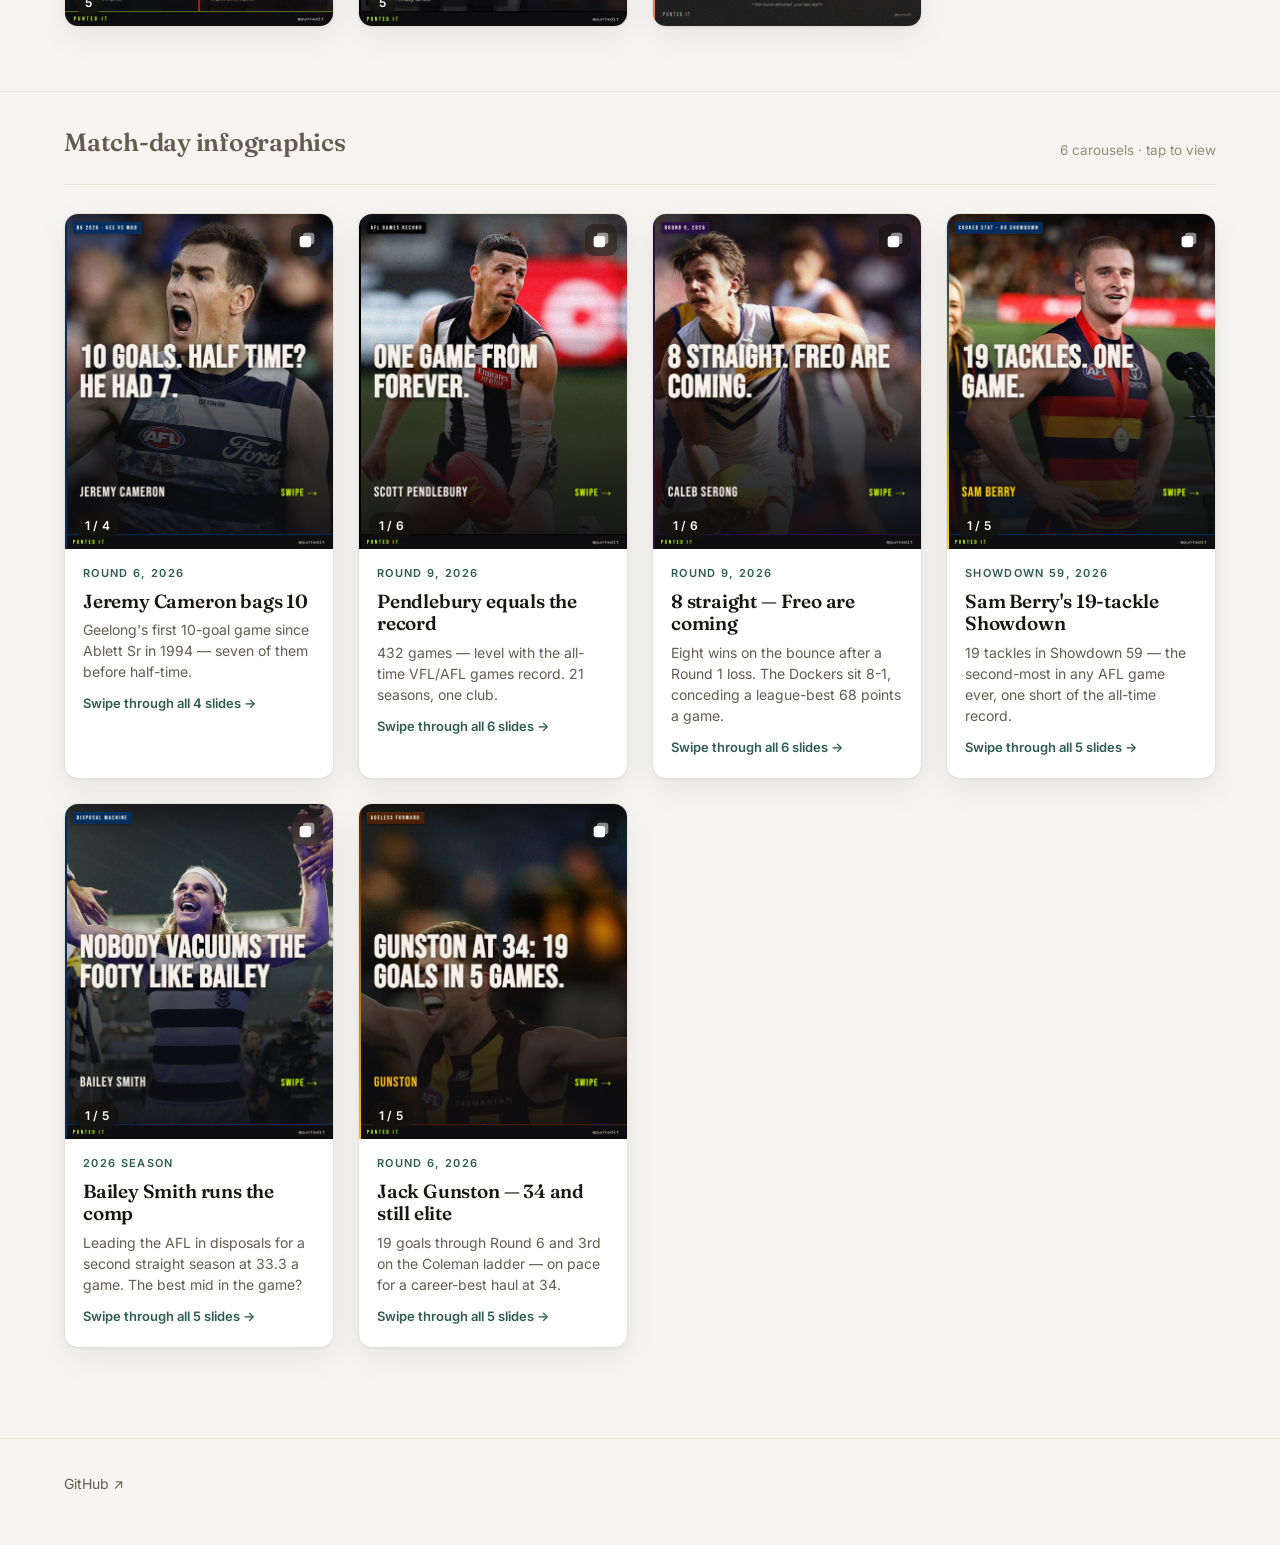
==== commit 9bb6e26a: "Cache-bust CSS/JS so deploys load fresh (no stale stylesheet) Append ?v=2 to the site.css / viewer.j" ====
--- a/index.html
+++ b/index.html
@@ -8,7 +8,7 @@
 <link rel="preconnect" href="https://fonts.googleapis.com">
 <link rel="preconnect" href="https://fonts.gstatic.com" crossorigin>
 <link href="https://fonts.googleapis.com/css2?family=Fraunces:opsz,wght@9..144,500;9..144,600&family=Inter:wght@400;500;600&display=swap" rel="stylesheet">
-<link rel="stylesheet" href="assets/css/site.css">
+<link rel="stylesheet" href="assets/css/site.css?v=2">
 </head>
 <body>
 
@@ -124,7 +124,7 @@
   </div>
 </footer>
 
-<script src="assets/js/viewer.js"></script>
-<script src="assets/js/feed.js"></script>
+<script src="assets/js/viewer.js?v=2"></script>
+<script src="assets/js/feed.js?v=2"></script>
 </body>
 </html>
--- a/assets/css/site.css
+++ b/assets/css/site.css
@@ -11,7 +11,7 @@
   --accent: #2f5d50;
   --shadow: 0 1px 2px rgba(24, 23, 18, .04), 0 10px 30px rgba(24, 23, 18, .07);
   --shadow-lift: 0 2px 6px rgba(24, 23, 18, .08), 0 22px 50px rgba(24, 23, 18, .14);
-  --maxw: 1120px;
+  --maxw: 1200px;
   --radius: 14px;
   --serif: 'Fraunces', Georgia, 'Times New Roman', serif;
   --sans: 'Inter', system-ui, -apple-system, 'Segoe UI', Roboto, sans-serif;
@@ -73,7 +73,7 @@
 .block-sub .section-head h2 { font-size: clamp(20px, 3vw, 25px); color: var(--ink-soft); }
 
 /* ---------- Carousel grid ---------- */
-.card-grid { display: grid; gap: 26px; grid-template-columns: repeat(auto-fill, minmax(252px, 1fr)); }
+.card-grid { display: grid; gap: 24px; grid-template-columns: repeat(auto-fill, minmax(240px, 1fr)); }
 .cc {
   display: flex; flex-direction: column; cursor: pointer; text-align: left;
   background: var(--paper); border: 1px solid var(--line); border-radius: var(--radius);
@@ -116,6 +116,7 @@
 /* ---------- Report feature (the headline block) ---------- */
 .report-feature {
   display: grid; grid-template-columns: 380px 1fr; align-items: stretch;
+  max-width: 1040px;
   background: var(--paper); border: 1px solid var(--line-strong); border-radius: 18px;
   overflow: hidden; box-shadow: var(--shadow-lift);
   transition: transform .25s ease, box-shadow .25s ease, border-color .25s ease;
@@ -138,7 +139,7 @@
 .btn:hover { transform: translateY(-1px); }
 
 /* ---------- Instagram feed grid ---------- */
-.ig-grid { display: grid; gap: 20px; grid-template-columns: repeat(auto-fill, minmax(228px, 1fr)); }
+.ig-grid { display: grid; gap: 24px; grid-template-columns: repeat(auto-fill, minmax(240px, 1fr)); }
 .ig-tile { padding: 0; border: 0; font: inherit; color: inherit; cursor: pointer; background: none; }
 .ig-media {
   position: relative; aspect-ratio: 4 / 5; overflow: hidden; border-radius: 14px;
@@ -217,6 +218,10 @@
 .v-dot { width: 8px; height: 8px; border-radius: 50%; background: rgba(255,255,255,.34); transition: background .15s, transform .15s; }
 .v-dot.active { background: #fff; transform: scale(1.25); }
 .v-counter { font-size: 13px; letter-spacing: .04em; color: rgba(255,255,255,.7); }
+
+/* ---------- Large screens: widen so content fills the display ---------- */
+@media (min-width: 1500px) { :root { --maxw: 1360px; } }
+@media (min-width: 1850px) { :root { --maxw: 1520px; } }
 
 /* ---------- Responsive ---------- */
 @media (max-width: 640px) {
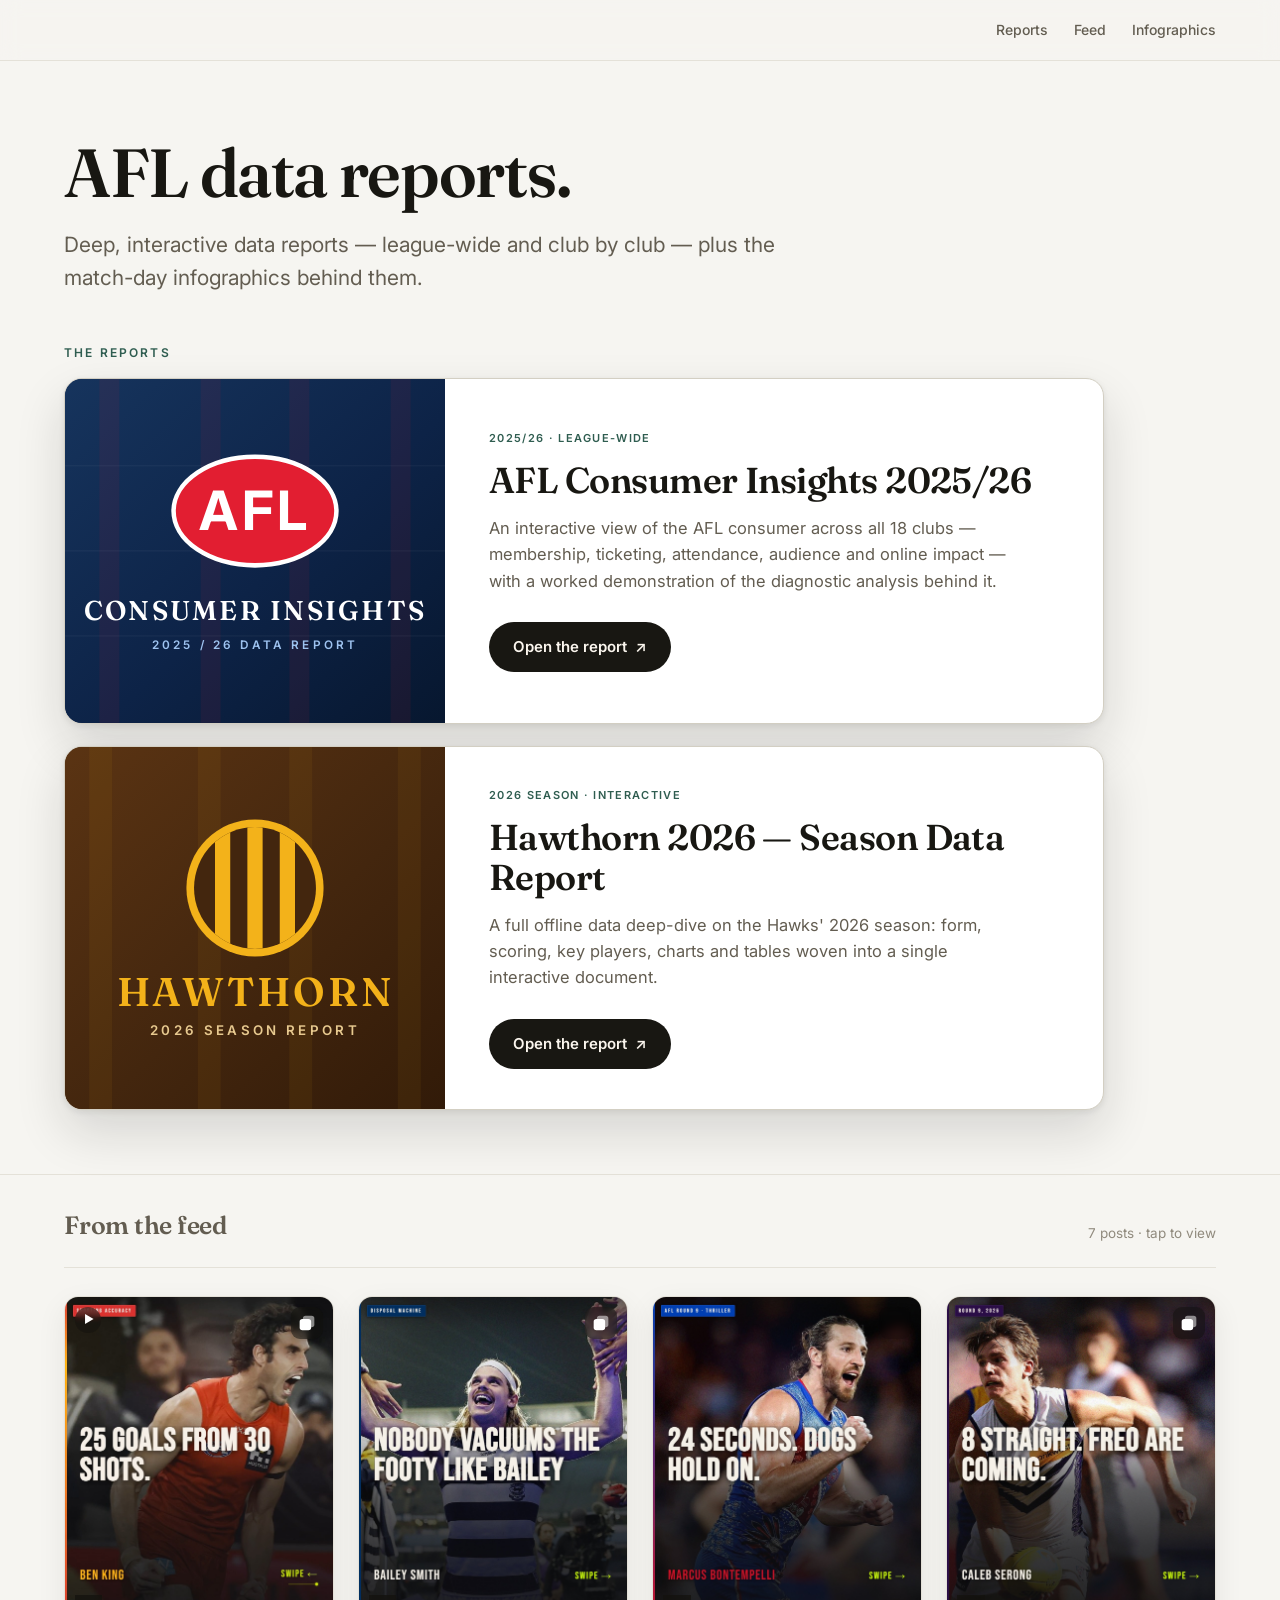
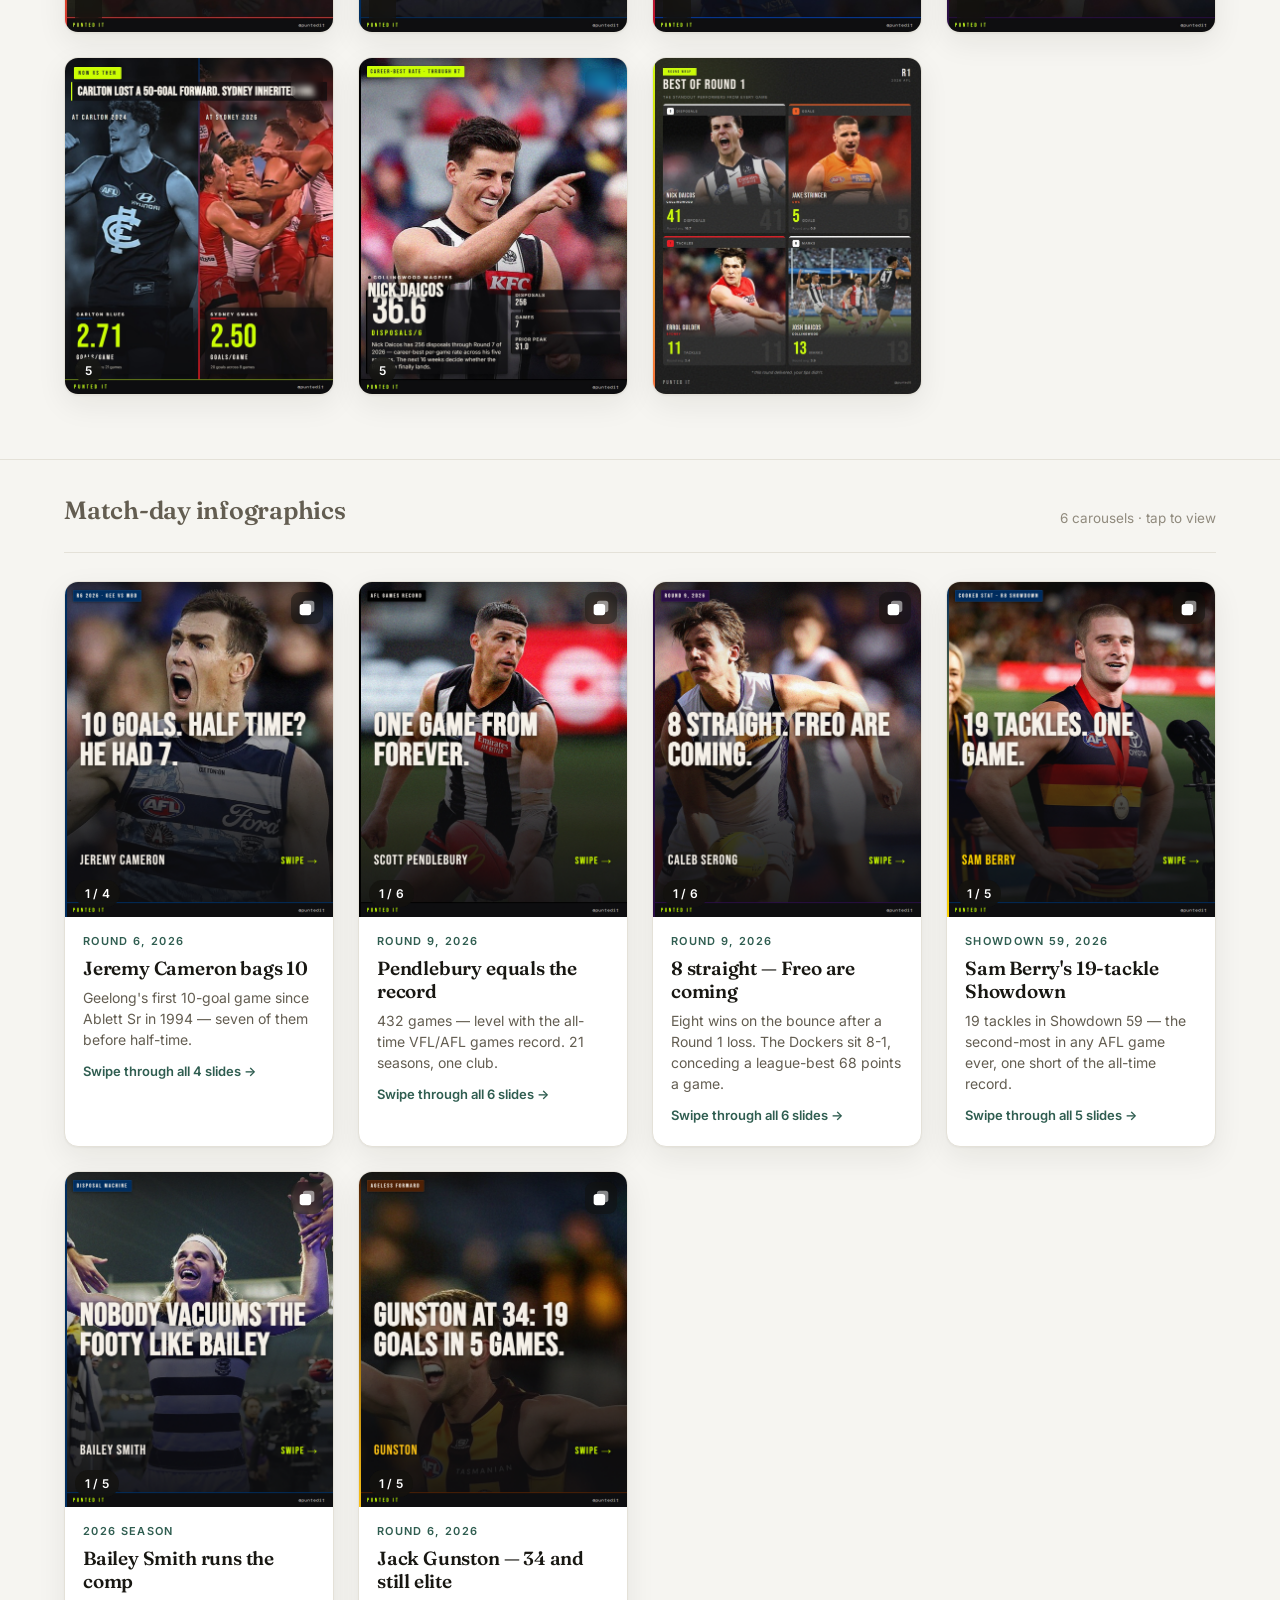
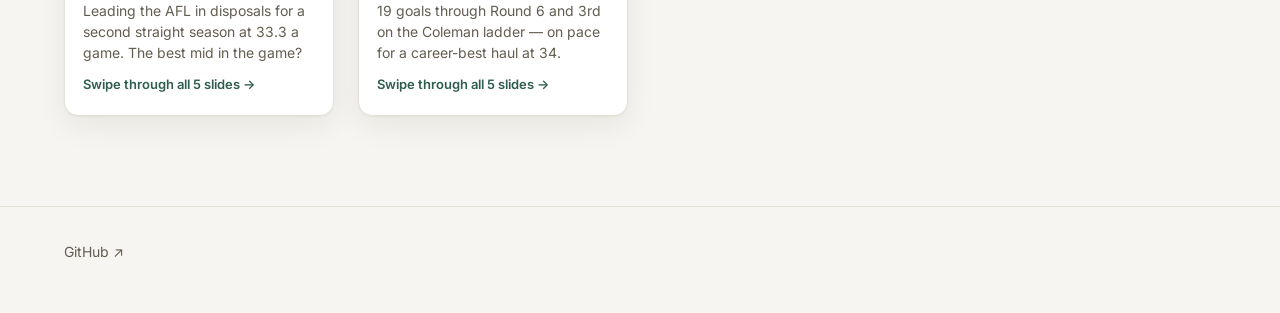
==== commit 5bc258fe: "Add AFL Consumer Insights 2025/26 report as the featured report Publish the interactive AFL Consumer" ====
--- a/index.html
+++ b/index.html
@@ -26,7 +26,7 @@
   <section class="hero">
     <div class="wrap">
       <h1>AFL data reports.</h1>
-      <p class="lede">Deep, interactive season reports on AFL clubs — and the match-day infographics behind them.</p>
+      <p class="lede">Deep, interactive data reports — league-wide and club by club — plus the match-day infographics behind them.</p>
     </div>
   </section>
 
@@ -34,6 +34,39 @@
   <section class="block" id="reports">
     <div class="wrap">
       <p class="eyebrow">The reports</p>
+      <div class="report-stack">
+      <a class="report-feature afl" href="AFL_Consumer_Insights_2026.html" target="_blank" rel="noopener">
+        <div class="report-feature-visual">
+          <svg class="afl-crest" viewBox="0 0 420 380" preserveAspectRatio="xMidYMid slice" xmlns="http://www.w3.org/2000/svg" role="img" aria-label="AFL Consumer Insights report">
+            <defs>
+              <linearGradient id="aflbg" x1="0" y1="0" x2="1" y2="1">
+                <stop offset="0" stop-color="#16345d"/>
+                <stop offset="0.55" stop-color="#0d2347"/>
+                <stop offset="1" stop-color="#07172f"/>
+              </linearGradient>
+            </defs>
+            <rect width="420" height="380" fill="url(#aflbg)"/>
+            <g fill="#E21E31" opacity="0.08">
+              <rect x="38" width="22" height="380"/><rect x="150" width="22" height="380"/>
+              <rect x="248" width="22" height="380"/><rect x="360" width="22" height="380"/>
+            </g>
+            <g stroke="#ffffff" stroke-width="1" opacity="0.06">
+              <line x1="0" y1="96" x2="420" y2="96"/><line x1="0" y1="190" x2="420" y2="190"/><line x1="0" y1="284" x2="420" y2="284"/>
+            </g>
+            <ellipse cx="210" cy="146" rx="90" ry="60" fill="#E21E31"/>
+            <ellipse cx="210" cy="146" rx="90" ry="60" fill="none" stroke="#ffffff" stroke-width="5"/>
+            <text x="210" y="167" text-anchor="middle" font-family="Inter, system-ui, sans-serif" font-weight="700" font-size="60" letter-spacing="4" fill="#ffffff">AFL</text>
+            <text x="210" y="266" text-anchor="middle" font-family="Fraunces, Georgia, serif" font-weight="600" font-size="30" letter-spacing="2.5" fill="#ffffff">CONSUMER INSIGHTS</text>
+            <text x="210" y="298" text-anchor="middle" font-family="Inter, system-ui, sans-serif" font-weight="600" font-size="13" letter-spacing="3.5" fill="#9ec3f0">2025 / 26 DATA REPORT</text>
+          </svg>
+        </div>
+        <div class="report-feature-body">
+          <span class="tag">2025/26 · league-wide</span>
+          <h2>AFL Consumer Insights 2025/26</h2>
+          <p>An interactive view of the AFL consumer across all 18 clubs — membership, ticketing, attendance, audience and online impact — with a worked demonstration of the diagnostic analysis behind it.</p>
+          <span class="btn">Open the report&nbsp;&nbsp;↗</span>
+        </div>
+      </a>
       <a class="report-feature" href="Hawthorn_2026_Report.html" target="_blank" rel="noopener">
         <div class="report-feature-visual">
           <svg class="haw-crest" viewBox="0 0 420 380" preserveAspectRatio="xMidYMid slice" xmlns="http://www.w3.org/2000/svg" role="img" aria-label="Hawthorn Football Club">
@@ -68,6 +101,7 @@
           <span class="btn">Open the report&nbsp;&nbsp;↗</span>
         </div>
       </a>
+      </div>
     </div>
   </section>
 
--- a/assets/css/site.css
+++ b/assets/css/site.css
@@ -114,6 +114,7 @@
 .cc .view { margin-top: 4px; font-size: 13px; font-weight: 600; color: var(--accent); }
 
 /* ---------- Report feature (the headline block) ---------- */
+.report-stack { display: grid; gap: 22px; }
 .report-feature {
   display: grid; grid-template-columns: 380px 1fr; align-items: stretch;
   max-width: 1040px;
@@ -123,7 +124,9 @@
 }
 .report-feature:hover { transform: translateY(-5px); box-shadow: 0 4px 10px rgba(24,23,18,.1), 0 30px 70px rgba(24,23,18,.18); border-color: #c2bcab; }
 .report-feature-visual { min-height: 300px; background: #43260e; overflow: hidden; }
-.haw-crest { display: block; width: 100%; height: 100%; min-height: 300px; object-fit: cover; }
+.report-feature.afl .report-feature-visual { background: #0d2347; }
+.report-feature.afl:hover { border-color: #00529B; }
+.haw-crest, .afl-crest { display: block; width: 100%; height: 100%; min-height: 300px; object-fit: cover; }
 .report-feature-body { padding: 40px 44px; display: flex; flex-direction: column; gap: 10px; justify-content: center; }
 .report-feature-body h2 {
   font-family: var(--serif); font-weight: 600; font-size: clamp(26px, 3.4vw, 36px);
